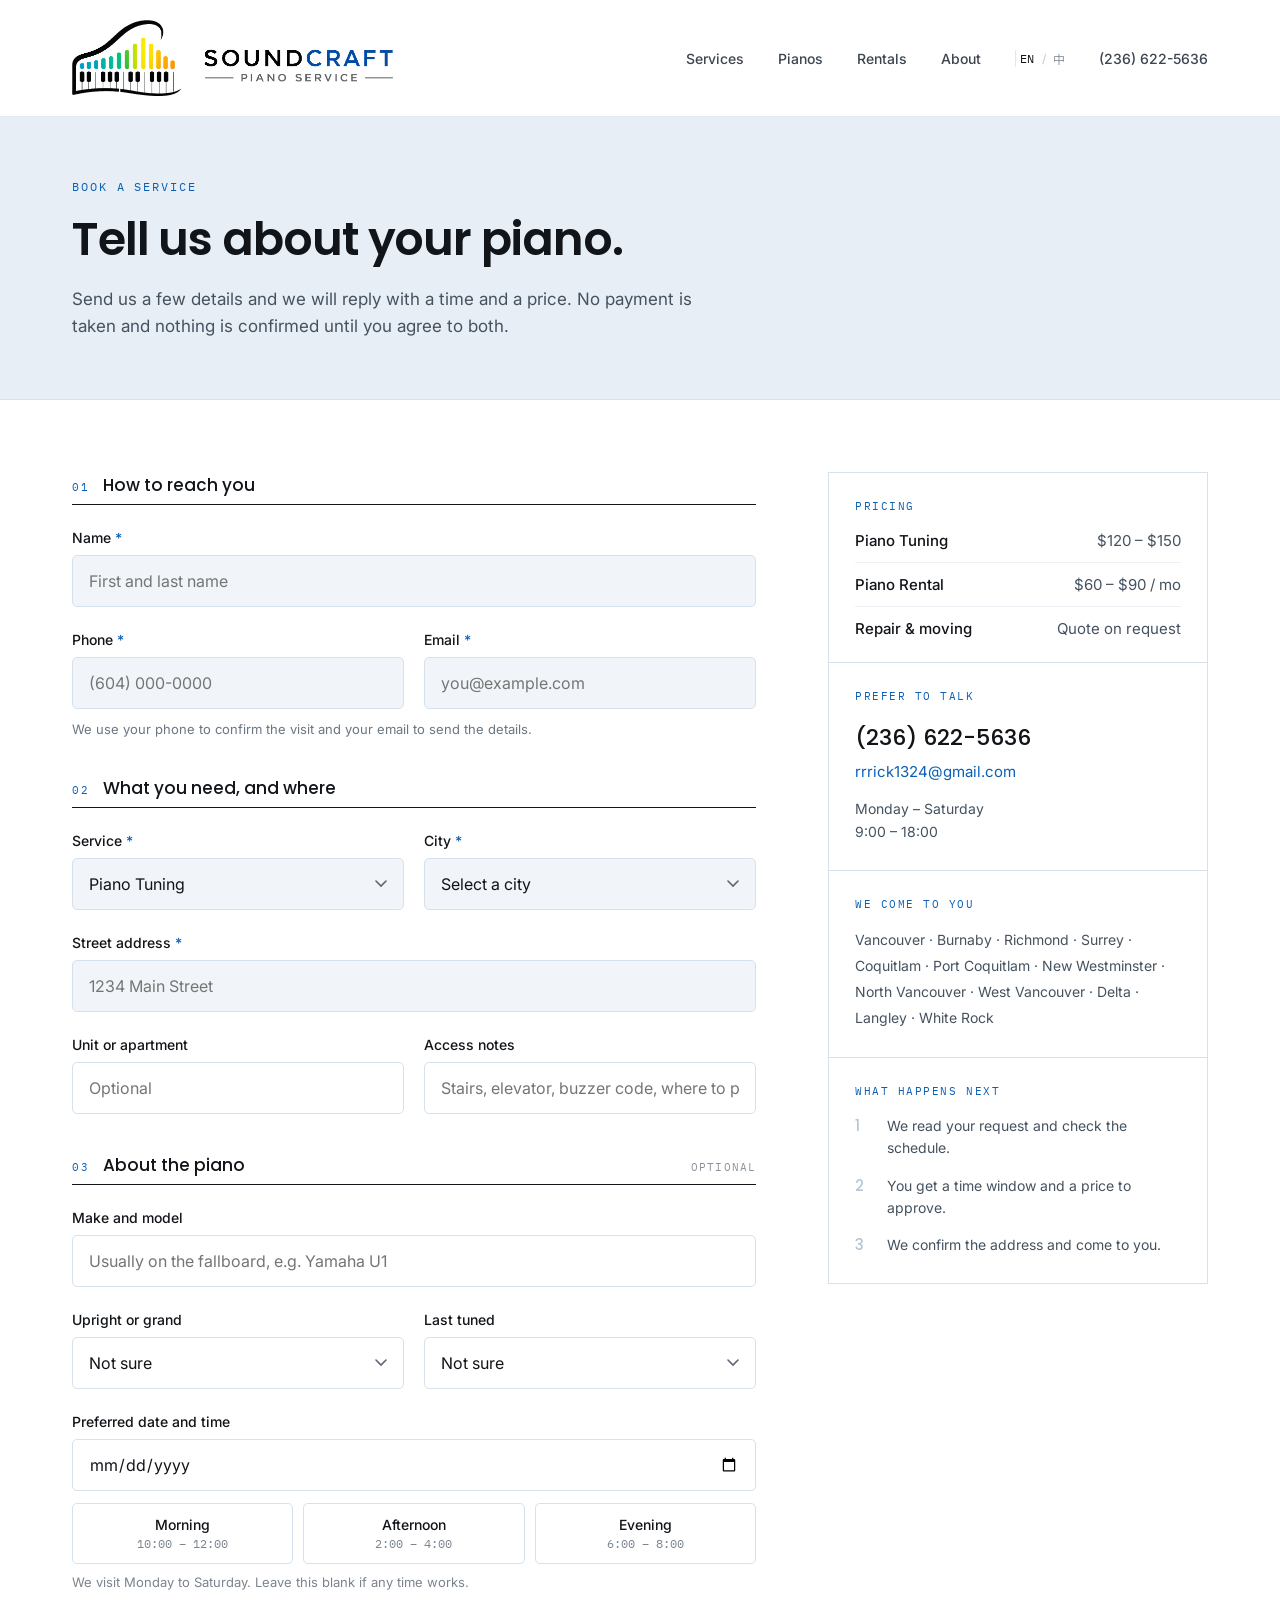
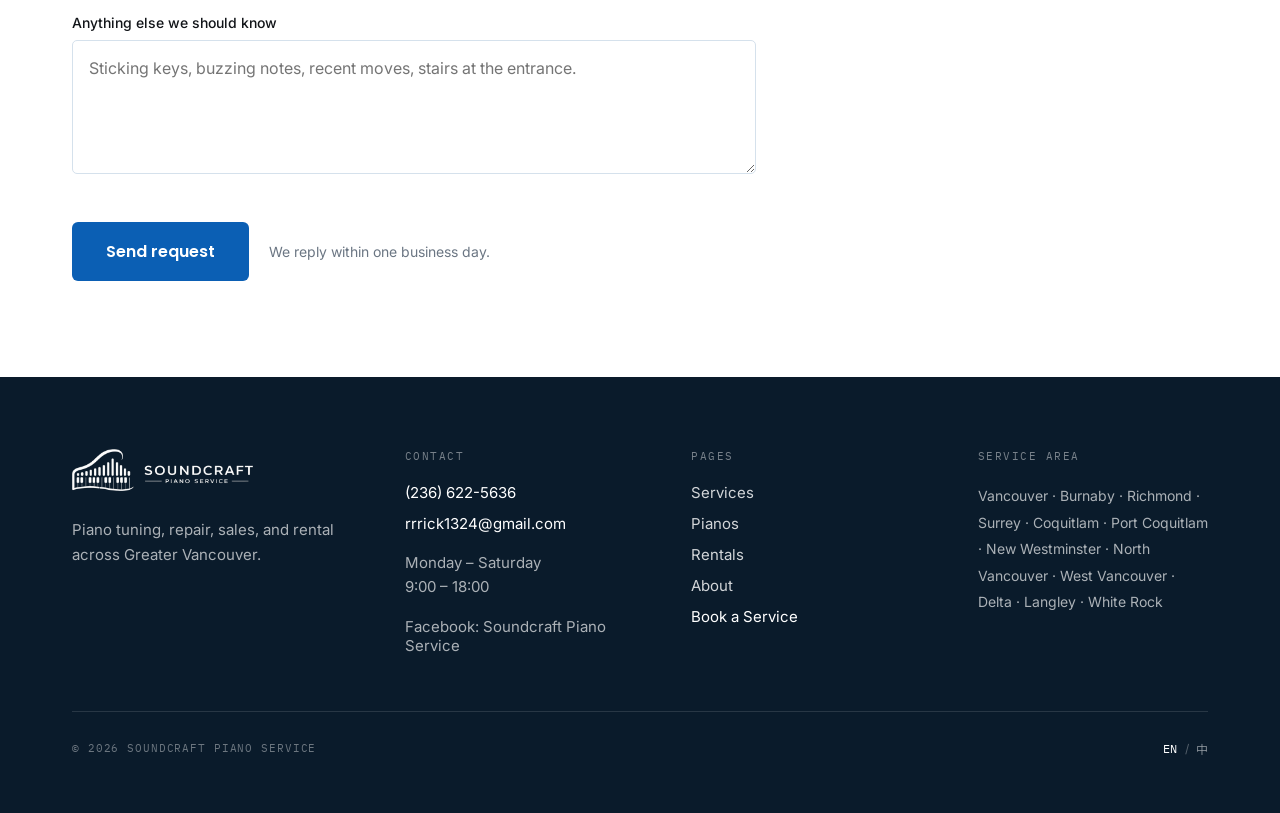
==== booking.html @ 46a917a3 "必填欄位加淺色底，一眼看得出哪幾格非填不可 標籤旁的藍色 * 太小，掃過表單時容易漏掉。改成整格上淺灰藍底 （#F1F5F9），空白的選填欄位維持純白，對比出來就清楚了。  聚焦時轉回白色 —— 正在" ====
<!DOCTYPE html>
<html>
<head>

<link rel="preconnect" href="https://fonts.gstatic.com" crossorigin>
<link href="https://fonts.googleapis.com/css2?family=Poppins:wght@400;500;600&family=Inter:wght@400;500;600&family=Noto+Sans+TC:wght@400;700&family=IBM+Plex+Mono:wght@400&display=swap" rel="stylesheet">
<style>
  body { margin: 0; background: #FFFFFF; font-family: Inter, Helvetica, Arial, sans-serif; -webkit-font-smoothing: antialiased; }
  a { color: #0B5FB4; text-decoration: none; }
  a:hover { color: #08477F; }
  input, select, textarea { font-family: inherit; }
  input:focus, select:focus, textarea:focus { outline: none; border-color: #0B5FB4; }
  select { appearance: none; background-image: url("data:image/svg+xml;utf8,<svg xmlns='http://www.w3.org/2000/svg' width='12' height='8'><path d='M1 1l5 5 5-5' stroke='%235B6672' stroke-width='1.6' fill='none' stroke-linecap='round'/></svg>"); background-repeat: no-repeat; background-position: right 16px center; }
.hv1:hover { color: #0B5FB4 !important; }
.hv2:hover { color: #0B5FB4 !important; }
.hv3:hover { color: #0B5FB4 !important; }
.hv4:hover { color: #0B5FB4 !important; }
.hv5:hover { color: #0B5FB4 !important; }
.hv6:hover { background: #0A54A0 !important; }
.hv7:hover { border-color: #0B5FB4 !important; }
.hv8:hover { background: #0A54A0 !important; }
.hv9:hover { color: #0B5FB4 !important; }
.hv10:hover { color: rgba(255,255,255,.7) !important; }
.hv11:hover { color: rgba(255,255,255,.7) !important; }
.hv12:hover { color: #FFFFFF !important; }
.hv13:hover { color: #FFFFFF !important; }
.hv14:hover { color: #FFFFFF !important; }
.hv15:hover { color: #FFFFFF !important; }
.hv16:hover { color: rgba(255,255,255,.7) !important; }
</style>
<link rel="stylesheet" href="site.css?v=10">
<meta charset="utf-8">
<meta name="viewport" content="width=device-width, initial-scale=1">
<title>Book a Service — Soundcraft Piano Service</title>
</head>
<body>

<div class="page" style="width: 100%; max-width: 1440px; margin: 0 auto; background: #FFFFFF; color: #111418">

  <div style="position: sticky; top: 0; z-index: 20; background: rgba(255,255,255,.94); backdrop-filter: blur(10px); border-bottom: 1px solid #E6EBF0">
    <div class="sec nav-bar" style="display: flex; align-items: center; justify-content: space-between; padding: 20px 72px">
      <a href="index.html" style="display: block; line-height: 0">
        <img class="nav-logo" src="assets/logo-h-tight.png" alt="Soundcraft Piano Service" style="height: 96px; width: auto; display: block">
      </a>
      <div class="nav-links" style="display: flex; align-items: center; gap: 34px">
        <a href="index.html" class="hv1" style="font-size: 14px; font-weight: 500; color: #3C4550">Services</a>
        <a href="index.html" class="hv2" style="font-size: 14px; font-weight: 500; color: #3C4550">Pianos</a>
        <a href="index.html" class="hv3" style="font-size: 14px; font-weight: 500; color: #3C4550">Rentals</a>
        <a href="index.html" class="hv4" style="font-size: 14px; font-weight: 500; color: #3C4550">About</a>
        <div style="display: flex; align-items: center; gap: 7px; padding-left: 4px; border-left: 1px solid #E3E6EA">
          <span style="font-family: 'IBM Plex Mono', monospace; font-size: 12px; color: #111418; letter-spacing: .06em">EN</span>
          <span style="font-size: 12px; color: #C3C9D0">/</span>
          <span style="font-family: 'Noto Sans TC', sans-serif; font-size: 12px; color: #8A929C">中</span>
        </div>
        <a href="tel:+12366225636" class="hv5" style="font-size: 14px; font-weight: 500; color: #3C4550">(236) 622-5636</a>
      </div>
    </div>
  </div>

  <div class="sec" style="background: #E7EEF5; border-bottom: 1px solid #D5E1EC; padding: 62px 72px 58px">
    <div style="font-family: 'IBM Plex Mono', monospace; font-size: 12px; color: #0B5FB4; letter-spacing: .16em; margin-bottom: 20px">BOOK A SERVICE</div>
    <h1 style="margin: 0; font-family: Poppins, sans-serif; font-weight: 600; font-size: 46px; line-height: 1.12; letter-spacing: -.024em; text-wrap: pretty">Tell us about your piano.</h1>
    <p style="margin: 20px 0 0; font-size: 17px; line-height: 1.62; color: #45525F; max-width: 620px; text-wrap: pretty">Send us a few details and we will reply with a time and a price. No payment is taken and nothing is confirmed until you agree to both.</p>
  </div>

  <div class="sec bk-layout" style="display: grid; grid-template-columns: 1fr 380px; gap: 72px; padding: 72px 72px 96px; align-items: start">

    <div id="success-view" style="display: none; border: 1px solid #D5E1EC; background: #F6FAFD; padding: 48px 44px">
        <div style="font-family: 'IBM Plex Mono', monospace; font-size: 12px; color: #0B5FB4; letter-spacing: .16em; margin-bottom: 22px">REQUEST RECEIVED</div>
        <h2 style="margin: 0 0 16px; font-family: Poppins, sans-serif; font-size: 30px; font-weight: 600; letter-spacing: -.02em">Thank you — we have your request.</h2>
        <p style="margin: 0 0 28px; font-size: 16px; line-height: 1.66; color: #45525F; max-width: 520px">We will reply within one business day, Monday to Saturday, with a time window and a price for you to approve.</p>
        <p style="margin: 0 0 32px; font-size: 16px; line-height: 1.66; color: #45525F; max-width: 520px">If it is urgent, call or text us at <a href="tel:+12366225636" style="font-weight: 500">(236) 622-5636</a>.</p>
        <div style="display: flex; align-items: center; gap: 14px">
          <a href="index.html" class="hv6" style="font-family: Poppins, sans-serif; font-size: 15px; font-weight: 600; color: #FFFFFF; background: #0B5FB4; padding: 15px 28px; border-radius: 6px">Back to home</a>
          <button type="button" id="reset-btn" class="hv7" style="font-family: Poppins, sans-serif; font-size: 15px; font-weight: 500; color: #0B5FB4; background: transparent; border: 1px solid #C9D6E4; padding: 14px 26px; border-radius: 6px; cursor: pointer">Send another request</button>
        </div>
      </div>

    <div id="form-view">
      <form id="booking-form" style="display: flex; flex-direction: column; gap: 38px">

        <div style="display: flex; flex-direction: column; gap: 24px">
          <div style="display: flex; align-items: baseline; gap: 14px; padding-bottom: 6px; border-bottom: 1px solid #111418">
            <div style="font-family: 'IBM Plex Mono', monospace; font-size: 11px; color: #0B5FB4; letter-spacing: .14em">01</div>
            <div style="font-family: Poppins, sans-serif; font-size: 17px; font-weight: 500">How to reach you</div>
          </div>

          <div>
            <label for="bk-name" style="display: block; font-size: 14px; font-weight: 500; margin-bottom: 9px">Name <span style="color: #0B5FB4">*</span></label>
            <input id="bk-name" name="name" type="text" required="required" placeholder="First and last name" style="width: 100%; box-sizing: border-box; font-size: 16px; color: #111418; padding: 15px 16px; border: 1px solid #D5E1EC; border-radius: 5px; background: #FFFFFF">
          </div>

          <div class="bk-pair" style="display: grid; grid-template-columns: 1fr 1fr; gap: 20px">
            <div>
              <label for="bk-phone" style="display: block; font-size: 14px; font-weight: 500; margin-bottom: 9px">Phone <span style="color: #0B5FB4">*</span></label>
              <input id="bk-phone" name="phone" type="tel" required="required" placeholder="(604) 000-0000" style="width: 100%; box-sizing: border-box; font-size: 16px; color: #111418; padding: 15px 16px; border: 1px solid #D5E1EC; border-radius: 5px; background: #FFFFFF">
            </div>
            <div>
              <label for="bk-email" style="display: block; font-size: 14px; font-weight: 500; margin-bottom: 9px">Email <span style="color: #0B5FB4">*</span></label>
              <input id="bk-email" name="email" type="email" required="required" placeholder="you@example.com" style="width: 100%; box-sizing: border-box; font-size: 16px; color: #111418; padding: 15px 16px; border: 1px solid #D5E1EC; border-radius: 5px; background: #FFFFFF">
            </div>
          </div>
          <div id="contact-hint" style="font-size: 13px; color: #6B7683; margin-top: -12px">We use your phone to confirm the visit and your email to send the details.</div>
        </div>

        <div style="display: flex; flex-direction: column; gap: 24px">
          <div style="display: flex; align-items: baseline; gap: 14px; padding-bottom: 6px; border-bottom: 1px solid #111418">
            <div style="font-family: 'IBM Plex Mono', monospace; font-size: 11px; color: #0B5FB4; letter-spacing: .14em">02</div>
            <div style="font-family: Poppins, sans-serif; font-size: 17px; font-weight: 500">What you need, and where</div>
          </div>

          <div class="bk-pair" style="display: grid; grid-template-columns: 1fr 1fr; gap: 20px">
            <div>
              <label for="bk-service" style="display: block; font-size: 14px; font-weight: 500; margin-bottom: 9px">Service <span style="color: #0B5FB4">*</span></label>
              <select id="bk-service" name="service" required="required" style="width: 100%; box-sizing: border-box; font-size: 16px; color: #111418; padding: 15px 40px 15px 16px; border: 1px solid #D5E1EC; border-radius: 5px; background-color: #FFFFFF">
                <option value="Piano Tuning">Piano Tuning</option>
                <option value="Piano Repair">Piano Repair</option>
                <option value="Cleaning &amp; Maintenance">Cleaning &amp; Maintenance</option>
                <option value="Piano Moving">Piano Moving</option>
                <option value="Rental enquiry">Rental enquiry</option>
                <option value="Buying a piano">Buying a piano</option>
                <option value="Selling my piano">Selling my piano</option>
              </select>
            </div>
            <div>
              <label for="bk-city" style="display: block; font-size: 14px; font-weight: 500; margin-bottom: 9px">City <span style="color: #0B5FB4">*</span></label>
              <select id="bk-city" name="city" required="required" style="width: 100%; box-sizing: border-box; font-size: 16px; color: #111418; padding: 15px 40px 15px 16px; border: 1px solid #D5E1EC; border-radius: 5px; background-color: #FFFFFF">
                <option value="">Select a city</option>
                <option value="Vancouver">Vancouver</option>
                <option value="Burnaby">Burnaby</option>
                <option value="Richmond">Richmond</option>
                <option value="Surrey">Surrey</option>
                <option value="Coquitlam">Coquitlam</option>
                <option value="Port Coquitlam">Port Coquitlam</option>
                <option value="New Westminster">New Westminster</option>
                <option value="North Vancouver">North Vancouver</option>
                <option value="West Vancouver">West Vancouver</option>
                <option value="Delta">Delta</option>
                <option value="Langley">Langley</option>
                <option value="White Rock">White Rock</option>
                <option value="Other">Other</option>
              </select>
            </div>
          </div>

          <div>
            <label for="bk-street" style="display: block; font-size: 14px; font-weight: 500; margin-bottom: 9px">Street address <span style="color: #0B5FB4">*</span></label>
            <input id="bk-street" name="street" type="text" required="required" placeholder="1234 Main Street" style="width: 100%; box-sizing: border-box; font-size: 16px; color: #111418; padding: 15px 16px; border: 1px solid #D5E1EC; border-radius: 5px; background: #FFFFFF">
          </div>

          <div class="bk-pair" style="display: grid; grid-template-columns: 1fr 1fr; gap: 20px">
            <div>
              <label for="bk-unit" style="display: block; font-size: 14px; font-weight: 500; margin-bottom: 9px">Unit or apartment</label>
              <input id="bk-unit" name="unit" type="text" placeholder="Optional" style="width: 100%; box-sizing: border-box; font-size: 16px; color: #111418; padding: 15px 16px; border: 1px solid #D5E1EC; border-radius: 5px; background: #FFFFFF">
            </div>
            <div>
              <label for="bk-access" style="display: block; font-size: 14px; font-weight: 500; margin-bottom: 9px">Access notes</label>
              <input id="bk-access" name="access" type="text" placeholder="Stairs, elevator, buzzer code, where to park." style="width: 100%; box-sizing: border-box; font-size: 16px; color: #111418; padding: 15px 16px; border: 1px solid #D5E1EC; border-radius: 5px; background: #FFFFFF">
            </div>
          </div>
        </div>

        <div style="display: flex; flex-direction: column; gap: 24px">
          <div style="display: flex; align-items: baseline; justify-content: space-between; gap: 14px; padding-bottom: 6px; border-bottom: 1px solid #111418">
            <div style="display: flex; align-items: baseline; gap: 14px">
              <div style="font-family: 'IBM Plex Mono', monospace; font-size: 11px; color: #0B5FB4; letter-spacing: .14em">03</div>
              <div style="font-family: Poppins, sans-serif; font-size: 17px; font-weight: 500">About the piano</div>
            </div>
            <div style="font-family: 'IBM Plex Mono', monospace; font-size: 11px; color: #8A929C; letter-spacing: .1em">OPTIONAL</div>
          </div>

          <div>
            <label for="bk-brand" style="display: block; font-size: 14px; font-weight: 500; margin-bottom: 9px">Make and model</label>
            <input id="bk-brand" name="brand" type="text" placeholder="Usually on the fallboard, e.g. Yamaha U1" style="width: 100%; box-sizing: border-box; font-size: 16px; color: #111418; padding: 15px 16px; border: 1px solid #D5E1EC; border-radius: 5px; background: #FFFFFF">
          </div>

          <div class="bk-pair" style="display: grid; grid-template-columns: 1fr 1fr; gap: 20px">
            <div>
              <label for="bk-type" style="display: block; font-size: 14px; font-weight: 500; margin-bottom: 9px">Upright or grand</label>
              <select id="bk-type" name="pianoType" style="width: 100%; box-sizing: border-box; font-size: 16px; color: #111418; padding: 15px 40px 15px 16px; border: 1px solid #D5E1EC; border-radius: 5px; background-color: #FFFFFF">
                <option value="">Not sure</option>
                <option value="Upright">Upright</option>
                <option value="Grand">Grand</option>
                <option value="Baby grand">Baby grand</option>
                <option value="Digital piano">Digital piano</option>
              </select>
            </div>
            <div>
              <label for="bk-last" style="display: block; font-size: 14px; font-weight: 500; margin-bottom: 9px">Last tuned</label>
              <select id="bk-last" name="lastTuned" style="width: 100%; box-sizing: border-box; font-size: 16px; color: #111418; padding: 15px 40px 15px 16px; border: 1px solid #D5E1EC; border-radius: 5px; background-color: #FFFFFF">
                <option value="">Not sure</option>
                <option value="Within the last year">Within the last year</option>
                <option value="1 – 3 years ago">1 – 3 years ago</option>
                <option value="More than 3 years ago">More than 3 years ago</option>
                <option value="Never, or unknown">Never, or unknown</option>
              </select>
            </div>
          </div>

          <div>
            <label for="bk-date" style="display: block; font-size: 14px; font-weight: 500; margin-bottom: 9px">Preferred date and time</label>
            <input id="bk-date" name="preferredDate" type="date" style="width: 100%; box-sizing: border-box; font-size: 16px; color: #111418; padding: 14px 16px; border: 1px solid #D5E1EC; border-radius: 5px; background: #FFFFFF">
            <div class="slot-group" role="radiogroup" aria-label="Time slot">
              <label class="slot">
                <input type="radio" name="preferred" value="Morning (10:00 - 12:00)">
                <span class="slot-box"><span class="slot-name">Morning</span><span class="slot-time">10:00 – 12:00</span></span>
              </label>
              <label class="slot">
                <input type="radio" name="preferred" value="Afternoon (2:00 - 4:00)">
                <span class="slot-box"><span class="slot-name">Afternoon</span><span class="slot-time">2:00 – 4:00</span></span>
              </label>
              <label class="slot">
                <input type="radio" name="preferred" value="Evening (6:00 - 8:00)">
                <span class="slot-box"><span class="slot-name">Evening</span><span class="slot-time">6:00 – 8:00</span></span>
              </label>
            </div>
            <div id="date-hint" style="font-size: 13px; color: #7B848F; margin-top: 10px">We visit Monday to Saturday. Leave this blank if any time works.</div>
            <div id="date-error" style="display: none; align-items: center; gap: 10px; margin-top: 10px; padding: 12px 14px; background: #FDF3EC; border-left: 3px solid #F2740B">
              <span style="font-size: 14px; color: #8A4B12">Sundays are not available. Please choose another day.</span>
            </div>
          </div>

          <div>
            <label for="bk-notes" style="display: block; font-size: 14px; font-weight: 500; margin-bottom: 9px">Anything else we should know</label>
            <textarea id="bk-notes" name="notes" rows="4" placeholder="Sticking keys, buzzing notes, recent moves, stairs at the entrance." style="width: 100%; box-sizing: border-box; font-size: 16px; line-height: 1.6; color: #111418; padding: 15px 16px; border: 1px solid #D5E1EC; border-radius: 5px; background: #FFFFFF; resize: vertical"></textarea>
          </div>
        </div>
        <input type="text" name="_gotcha" tabindex="-1" autocomplete="off" aria-hidden="true" style="position: absolute; left: -9999px; width: 1px; height: 1px; opacity: 0">

        <div id="send-error" style="display: none; align-items: center; gap: 10px; padding: 14px 16px; background: #FDF3EC; border-left: 3px solid #F2740B">
          <span style="font-size: 14px; line-height: 1.6; color: #8A4B12">We could not send your request just now. Please try again, or call or text us at (236) 622-5636.</span>
        </div>

        <div style="display: flex; align-items: center; gap: 20px; padding-top: 6px">
          <button type="submit" id="send-btn" class="hv8" style="font-family: Poppins, sans-serif; font-size: 16px; font-weight: 600; color: #FFFFFF; background: #0B5FB4; padding: 17px 34px; border: none; border-radius: 6px; cursor: pointer">Send request</button>
          <div style="font-size: 14px; color: #6B7683">We reply within one business day.</div>
        </div>
      </form>
    </div>

    <div style="display: flex; flex-direction: column; gap: 1px; background: #D5E1EC; border: 1px solid #D5E1EC">
      <div style="background: #FFFFFF; padding: 26px 26px 24px">
        <div style="font-family: 'IBM Plex Mono', monospace; font-size: 11px; color: #0B5FB4; letter-spacing: .14em; margin-bottom: 18px">PRICING</div>
        <div style="display: flex; align-items: baseline; justify-content: space-between; gap: 16px; padding-bottom: 12px; border-bottom: 1px solid #EDF1F5">
          <span style="font-size: 15px; font-weight: 500">Piano Tuning</span>
          <span style="font-size: 15px; color: #45525F; white-space: nowrap">$120 – $150</span>
        </div>
        <div style="display: flex; align-items: baseline; justify-content: space-between; gap: 16px; padding: 12px 0; border-bottom: 1px solid #EDF1F5">
          <span style="font-size: 15px; font-weight: 500">Piano Rental</span>
          <span style="font-size: 15px; color: #45525F; white-space: nowrap">$60 – $90 / mo</span>
        </div>
        <div style="display: flex; align-items: baseline; justify-content: space-between; gap: 16px; padding-top: 12px">
          <span style="font-size: 15px; font-weight: 500">Repair &amp; moving</span>
          <span style="font-size: 15px; color: #45525F; white-space: nowrap">Quote on request</span>
        </div>
      </div>

      <div style="background: #FFFFFF; padding: 26px">
        <div style="font-family: 'IBM Plex Mono', monospace; font-size: 11px; color: #0B5FB4; letter-spacing: .14em; margin-bottom: 18px">PREFER TO TALK</div>
        <a href="tel:+12366225636" class="hv9" style="display: block; font-family: Poppins, sans-serif; font-size: 22px; font-weight: 500; color: #111418; margin-bottom: 8px">(236) 622-5636</a>
        <a href="mailto:rrrick1324@gmail.com" style="display: block; font-size: 15px; margin-bottom: 16px">rrrick1324@gmail.com</a>
        <div style="font-size: 14px; line-height: 1.7; color: #45525F">Monday – Saturday<br>9:00 – 18:00</div>
      </div>

      <div style="background: #FFFFFF; padding: 26px">
        <div style="font-family: 'IBM Plex Mono', monospace; font-size: 11px; color: #0B5FB4; letter-spacing: .14em; margin-bottom: 16px">WE COME TO YOU</div>
        <div style="font-size: 14px; line-height: 1.85; color: #45525F">Vancouver · Burnaby · Richmond · Surrey · Coquitlam · Port Coquitlam · New Westminster · North Vancouver · West Vancouver · Delta · Langley · White Rock</div>
      </div>

      <div style="background: #FFFFFF; padding: 26px">
        <div style="font-family: 'IBM Plex Mono', monospace; font-size: 11px; color: #0B5FB4; letter-spacing: .14em; margin-bottom: 16px">WHAT HAPPENS NEXT</div>
        <div style="display: flex; flex-direction: column; gap: 14px">
          <div style="display: grid; grid-template-columns: 20px 1fr; gap: 12px; align-items: baseline">
            <span style="font-family: Poppins, sans-serif; font-size: 15px; font-weight: 500; color: #B6C6D6">1</span>
            <span style="font-size: 14px; line-height: 1.6; color: #45525F">We read your request and check the schedule.</span>
          </div>
          <div style="display: grid; grid-template-columns: 20px 1fr; gap: 12px; align-items: baseline">
            <span style="font-family: Poppins, sans-serif; font-size: 15px; font-weight: 500; color: #B6C6D6">2</span>
            <span style="font-size: 14px; line-height: 1.6; color: #45525F">You get a time window and a price to approve.</span>
          </div>
          <div style="display: grid; grid-template-columns: 20px 1fr; gap: 12px; align-items: baseline">
            <span style="font-family: Poppins, sans-serif; font-size: 15px; font-weight: 500; color: #B6C6D6">3</span>
            <span style="font-size: 14px; line-height: 1.6; color: #45525F">We confirm the address and come to you.</span>
          </div>
        </div>
      </div>
    </div>

  </div>

  <div class="sec" style="background: #0A1B2B; color: #FFFFFF; padding: 72px 72px 56px">
    <div class="footer-grid" style="display: grid; grid-template-columns: 1.2fr 1fr 1fr 1fr; gap: 56px; padding-bottom: 56px; border-bottom: 1px solid rgba(255,255,255,.12)">
      <div>
        <img src="assets/logo-h-light-tight.png" alt="Soundcraft Piano Service" style="height: 42px; width: auto; display: block; margin-bottom: 26px">
        <div style="font-size: 15px; line-height: 1.7; color: rgba(255,255,255,.66)">Piano tuning, repair, sales, and rental across Greater Vancouver.</div>
      </div>
      <div>
        <div style="font-family: 'IBM Plex Mono', monospace; font-size: 11px; color: rgba(255,255,255,.45); letter-spacing: .14em; margin-bottom: 20px">CONTACT</div>
        <div style="display: flex; flex-direction: column; gap: 12px; font-size: 15px">
          <a href="tel:+12366225636" class="hv10" style="color: #FFFFFF">(236) 622-5636</a>
          <a href="mailto:rrrick1324@gmail.com" class="hv11" style="color: #FFFFFF">rrrick1324@gmail.com</a>
          <div style="color: rgba(255,255,255,.66); line-height: 1.6; margin-top: 6px">Monday – Saturday<br>9:00 – 18:00</div>
          <div style="color: rgba(255,255,255,.66); margin-top: 6px">Facebook: Soundcraft Piano Service</div>
        </div>
      </div>
      <div>
        <div style="font-family: 'IBM Plex Mono', monospace; font-size: 11px; color: rgba(255,255,255,.45); letter-spacing: .14em; margin-bottom: 20px">PAGES</div>
        <div style="display: flex; flex-direction: column; gap: 12px; font-size: 15px">
          <a href="index.html" class="hv12" style="color: rgba(255,255,255,.82)">Services</a>
          <a href="index.html" class="hv13" style="color: rgba(255,255,255,.82)">Pianos</a>
          <a href="index.html" class="hv14" style="color: rgba(255,255,255,.82)">Rentals</a>
          <a href="index.html" class="hv15" style="color: rgba(255,255,255,.82)">About</a>
          <a href="Soundcraft Booking.dc.html" class="hv16" style="color: #FFFFFF">Book a Service</a>
        </div>
      </div>
      <div>
        <div style="font-family: 'IBM Plex Mono', monospace; font-size: 11px; color: rgba(255,255,255,.45); letter-spacing: .14em; margin-bottom: 20px">SERVICE AREA</div>
        <div style="font-size: 14px; line-height: 1.9; color: rgba(255,255,255,.66)">Vancouver · Burnaby · Richmond · Surrey · Coquitlam · Port Coquitlam · New Westminster · North Vancouver · West Vancouver · Delta · Langley · White Rock</div>
      </div>
    </div>
    <div class="foot-bottom" style="display: flex; align-items: center; justify-content: space-between; padding-top: 28px">
      <div style="font-family: 'IBM Plex Mono', monospace; font-size: 11px; color: rgba(255,255,255,.4); letter-spacing: .08em">© 2026 SOUNDCRAFT PIANO SERVICE</div>
      <div style="display: flex; align-items: center; gap: 7px">
        <span style="font-family: 'IBM Plex Mono', monospace; font-size: 12px; color: #FFFFFF; letter-spacing: .06em">EN</span>
        <span style="font-size: 12px; color: rgba(255,255,255,.3)">/</span>
        <span style="font-family: 'Noto Sans TC', sans-serif; font-size: 12px; color: rgba(255,255,255,.5)">中</span>
      </div>
    </div>
  </div>

</div>

<script src="ticket-config.js?v=2"></script>
<script src="booking-sync.js?v=1"></script>
<script src="booking.js?v=5"></script>
<script src="i18n.js?v=9"></script>
</body>
</html>
---- site.css ----
/* ── Inventory cards + photo gallery (swipeable) ── */
.inv-grid { display: grid; grid-template-columns: repeat(3, 1fr); gap: 32px; align-items: stretch; }
.inv-card { display: flex; flex-direction: column; background: #FFFFFF; border: 1px solid #D5E1EC; transition: border-color .18s; }
.inv-card:hover { border-color: #0B5FB4; }
.inv-body { padding: 24px 26px 26px; display: flex; flex-direction: column; flex: 1; }
.inv-cta { display: inline-block; margin-top: 20px; padding: 11px 20px; background: #0B5FB4; color: #FFFFFF !important; font-size: 14px; font-weight: 500; text-align: center; transition: background .18s; }
.inv-cta:hover { background: #0A54A0; }
.inv-soon { border-style: dashed; background: transparent; }

.gal { position: relative; height: 260px; background: #E7EEF5; overflow: hidden; }
.gal-track { display: flex; height: 100%; overflow-x: auto; scroll-snap-type: x mandatory; scroll-behavior: smooth; -webkit-overflow-scrolling: touch; scrollbar-width: none; -ms-overflow-style: none; }
.gal-track::-webkit-scrollbar { display: none; }
.gal-slide { flex: 0 0 100%; height: 100%; scroll-snap-align: center; position: relative; }
.gal-slide img { width: 100%; height: 100%; object-fit: cover; display: block; }
.gal-slide--missing { display: flex; align-items: center; justify-content: center; background-image: repeating-linear-gradient(135deg, rgba(16,42,69,.07) 0 2px, transparent 2px 12px); }
.gal-slide--missing::after { content: 'PHOTO PENDING'; font-family: 'IBM Plex Mono', monospace; font-size: 11px; color: #98A1AB; letter-spacing: .1em; }

.gal-btn { position: absolute; top: 50%; transform: translateY(-50%); width: 34px; height: 34px; padding: 0; border: none; border-radius: 50%; background: rgba(255,255,255,.92); color: #102A45; font-size: 15px; line-height: 1; cursor: pointer; display: flex; align-items: center; justify-content: center; opacity: 0; transition: opacity .18s; box-shadow: 0 1px 6px rgba(16,42,69,.24); }
.gal:hover .gal-btn, .gal-btn:focus-visible { opacity: 1; }
.gal-btn[disabled] { opacity: 0 !important; pointer-events: none; }
.gal-prev { left: 10px; }
.gal-next { right: 10px; }

.gal-count { position: absolute; top: 10px; right: 10px; font-family: 'IBM Plex Mono', monospace; font-size: 11px; color: #FFFFFF; background: rgba(16,42,69,.62); padding: 3px 8px; letter-spacing: .06em; }
.gal-dots { position: absolute; bottom: 10px; left: 0; right: 0; display: flex; justify-content: center; gap: 6px; }
.gal-dot { width: 6px; height: 6px; padding: 0; border: none; border-radius: 50%; background: rgba(255,255,255,.6); cursor: pointer; box-shadow: 0 0 0 1px rgba(16,42,69,.2); transition: width .18s, border-radius .18s, background .18s; }
.gal-dot[aria-current="true"] { background: #FFFFFF; width: 16px; border-radius: 3px; }


/* ════════════════════════════════════════════════════════════
   Responsive
   斷點：1080px 平板橫向 / 820px 直向（多欄改單欄）/ 560px 手機
   頁面版面是 inline style 寫死的，所以這裡的覆寫需要 !important。
   ════════════════════════════════════════════════════════════ */

img { max-width: 100%; }

/* ── 平板橫向：縮邊距、縮 logo ── */
@media (max-width: 1080px) {
  .sec, .nav-bar { padding-left: 44px !important; padding-right: 44px !important; }
  .hero-copy { padding: 66px 36px 64px 44px !important; }
  .split-a   { padding: 66px 36px 66px 44px !important; }
  .split-b   { padding: 66px 44px 66px 36px !important; }
  .nav-logo  { height: 70px !important; }
  .nav-links { gap: 20px !important; }
  .inv-grid  { grid-template-columns: repeat(2, 1fr) !important; }
  .footer-grid { grid-template-columns: 1.4fr 1fr 1fr !important; gap: 40px !important; }
  h1, .hero-line2 { font-size: 46px !important; }
}

/* ── 平板直向：所有多欄版面改單欄 ── */
@media (max-width: 820px) {
  .hero      { grid-template-columns: 1fr !important; }
  .hero-art  { min-height: 380px !important; }
  .split     { grid-template-columns: 1fr !important; }
  .split-a   { border-right: none !important; border-bottom: 1px solid #EDEFF2 !important; }
  .rgrid     { grid-template-columns: 1fr !important; gap: 36px !important; }
  .bk-layout { grid-template-columns: 1fr !important; gap: 44px !important; }
  .cities    { grid-template-columns: repeat(2, 1fr) !important; }
  .footer-grid { grid-template-columns: 1fr 1fr !important; gap: 36px !important; }
  .sec-head  { flex-direction: column; align-items: flex-start !important; gap: 12px; }
  h1, .hero-line2 { font-size: 40px !important; }
  h2 { font-size: 29px !important; }
  blockquote { font-size: 25px !important; line-height: 1.4 !important; }
}

/* ── 手機 ── */
@media (max-width: 560px) {
  .sec { padding-left: 20px !important; padding-right: 20px !important;
         padding-top: 54px !important; padding-bottom: 54px !important; }
  .hero-copy { padding: 44px 20px 48px !important; }
  .split-a   { padding: 48px 20px !important; }
  .split-b   { padding: 48px 20px !important; }
  .hero-art  { min-height: 300px !important; }

  /* 導覽列改兩行：logo 一行，電話與預約按鈕一行，避免擠爆 */
  .nav-bar   { flex-wrap: wrap; gap: 10px; padding: 12px 20px !important; }
  .nav-logo  { height: 46px !important; }
  .nav-links { width: 100%; justify-content: space-between !important; gap: 10px !important; }
  .nav-links > a[href^="#"] { display: none !important; }  /* 區塊連結收起，底部選單仍有 */
  .nav-links > div { display: none !important; }           /* EN / 中 切換 */

  .hero-cta  { flex-direction: column; align-items: stretch !important; gap: 12px !important; }
  .hero-cta a { text-align: center; }
  .hero-stats { flex-wrap: wrap; gap: 18px !important; }
  .hero-stats > div[style*="width: 1px"] { display: none; }

  .inv-grid  { grid-template-columns: 1fr !important; gap: 24px !important; }
  .gal       { height: 230px !important; }
  .cities    { grid-template-columns: 1fr 1fr !important; }
  .footer-grid { grid-template-columns: 1fr !important; gap: 30px !important; }
  .foot-bottom { flex-direction: column; align-items: flex-start !important; gap: 12px; }

  .bk-pair   { grid-template-columns: 1fr !important; }

  h1, .hero-line2 { font-size: 33px !important; line-height: 1.15 !important; }
  h2 { font-size: 25px !important; }
  blockquote { font-size: 21px !important; line-height: 1.42 !important; }
}

/* 觸控裝置沒有 hover，輪播箭頭直接顯示 */
@media (hover: none) {
  .gal-btn { opacity: 1; }
}

/* 設計稿匯出時最外層寫死 width: 1440px，改成上限 1440、以下自適應 */
.page { width: 100% !important; max-width: 1440px !important; }

/* grid 子項預設 min-width:auto，內容撐不下時會把版面推寬 */
.split > *, .rgrid > *, .bk-layout > *, .footer-grid > *, .inv-grid > * { min-width: 0; }

/* 中等寬度：導覽列容易擠成多行，先禁止換行並縮 logo，
   980px 以下直接收起區塊連結，只留電話與預約按鈕 */
@media (max-width: 1080px) {
  .nav-links a { white-space: nowrap; }
  .nav-logo { height: 60px !important; }
}
@media (max-width: 980px) {
  /* 只留電話與預約按鈕；booking.html 的區塊連結用的是 index.html，不能只比對 # */
  .nav-links > a:not([href^="tel"]):not([href="booking.html"]) { display: none !important; }
  .nav-links > div { display: none !important; }
}

/* 導覽列的項目一律不換行；logo 是寬版的，1280 以下就要開始縮 */
.nav-links a { white-space: nowrap; }
@media (max-width: 1280px) { .nav-logo { height: 76px !important; } }

/* 漸層文字若瀏覽器不支援 background-clip: text，color: transparent 會讓字整個消失 */
@supports not ((-webkit-background-clip: text) or (background-clip: text)) {
  .hero-line2 { background: none !important; color: #0B5FB4 !important; }
}


/* 標題或副標題折行的張數不一，會讓價格列與按鈕上下錯開。
   卡片等高後把價格列往下推，任何欄寬都能對齊。 */
.inv-price { margin-top: auto; }

/* ── 中文模式的字體 ──
   版面的 font-family 寫在 inline style 裡（Poppins / Inter / IBM Plex Mono），
   這些字體都沒有中文字符，中文會掉到系統預設字體，各裝置長得不一樣。
   網站本來就有載入 Noto Sans TC，這裡把它接在各字體之後：
   英數仍用原本的字體，中文才落到 Noto Sans TC。 */
html[lang="zh-Hant"] body {
  font-family: Inter, 'Noto Sans TC', Helvetica, Arial, sans-serif;
}
html[lang="zh-Hant"] [style*="Poppins"] {
  font-family: Poppins, 'Noto Sans TC', sans-serif !important;
}
html[lang="zh-Hant"] [style*="IBM Plex Mono"] {
  font-family: 'IBM Plex Mono', 'Noto Sans TC', monospace !important;
}

/* 首屏形象照：填滿右側區塊，裁切時偏上保留調音的手與扳手 */
.hero-photo {
  position: absolute;
  inset: 0;
  width: 100%;
  height: 100%;
  object-fit: cover;
  object-position: center 32%;
  display: block;
}

/* ── 必填欄位：淺色底 ──
   欄位標籤旁的 * 太小，掃過去容易漏。改成整格上淺色底，一眼就看得出
   哪幾格非填不可，空白的選填欄位則維持純白。
   聚焦時轉回白色，讓「正在填的那一格」反而是最亮的。
   版面的底色寫在 inline style 裡，所以這裡需要 !important。
   只改 background-color，不能用 background 簡寫 —— select 的下拉箭頭
   是 background-image，用簡寫會把箭頭一起蓋掉。 */
.bk-layout input[required],
.bk-layout select[required],
.bk-layout textarea[required] {
  background-color: #F1F5F9 !important;
}
.bk-layout input[required]:focus,
.bk-layout select[required]:focus,
.bk-layout textarea[required]:focus {
  background-color: #FFFFFF !important;
}

/* ── 預約頁：到府時段選擇 ── */
.slot-group { display: flex; flex-wrap: wrap; gap: 10px; margin-top: 12px; }
.slot { flex: 1 1 150px; margin: 0; }
.slot input { position: absolute; opacity: 0; width: 0; height: 0; }
.slot-box {
  display: block; padding: 12px 14px; text-align: center; cursor: pointer;
  background: #FFFFFF; border: 1px solid #D5E1EC; border-radius: 5px;
  transition: border-color .15s, background .15s;
}
.slot-name { display: block; font-size: 14px; font-weight: 500; color: #111418; }
.slot-time { display: block; margin-top: 3px; font-family: 'IBM Plex Mono', monospace; font-size: 12px; color: #7B848F; }
.slot:hover .slot-box { border-color: #0B5FB4; }
.slot input:checked + .slot-box { border-color: #0B5FB4; background: #F2F7FC; box-shadow: inset 0 0 0 1px #0B5FB4; }
.slot input:checked + .slot-box .slot-time { color: #0B5FB4; }
.slot input:focus-visible + .slot-box { outline: 2px solid #0B5FB4; outline-offset: 2px; }
@media (max-width: 560px) { .slot { flex: 1 1 100%; } }
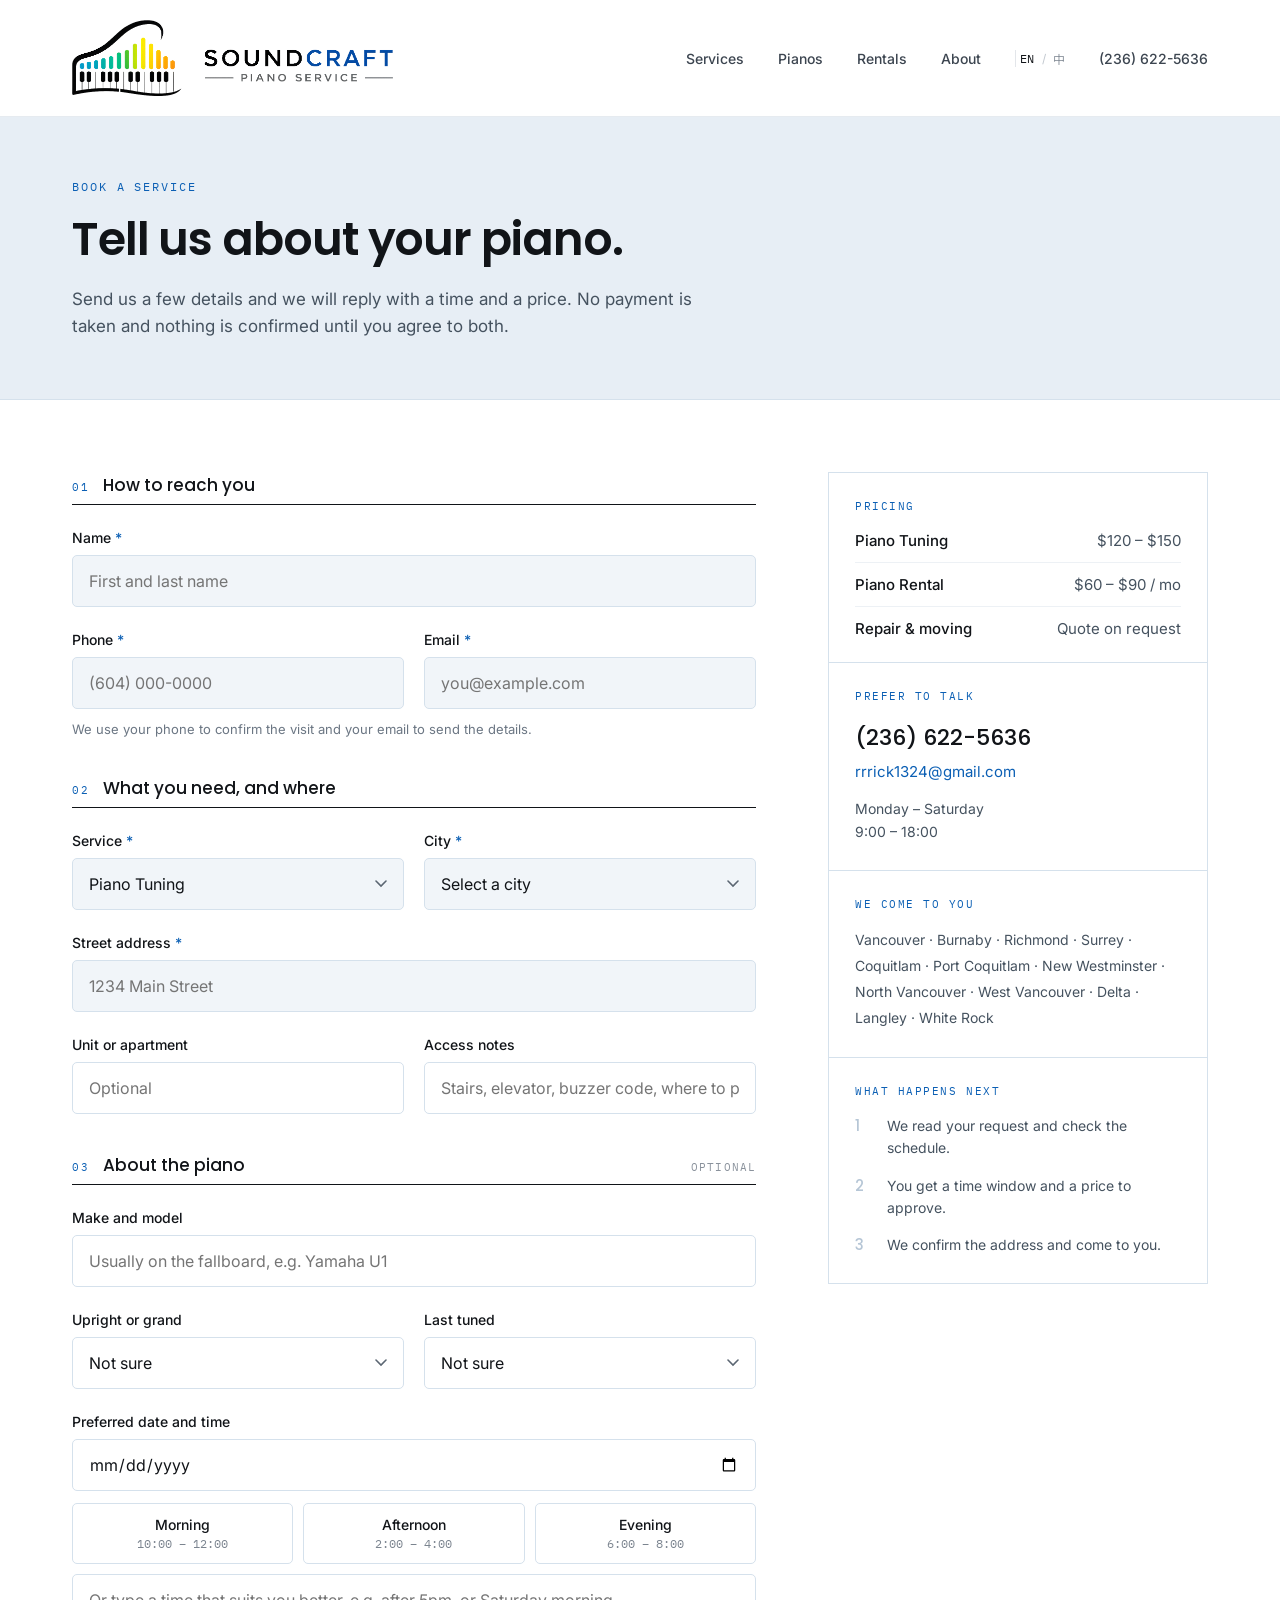
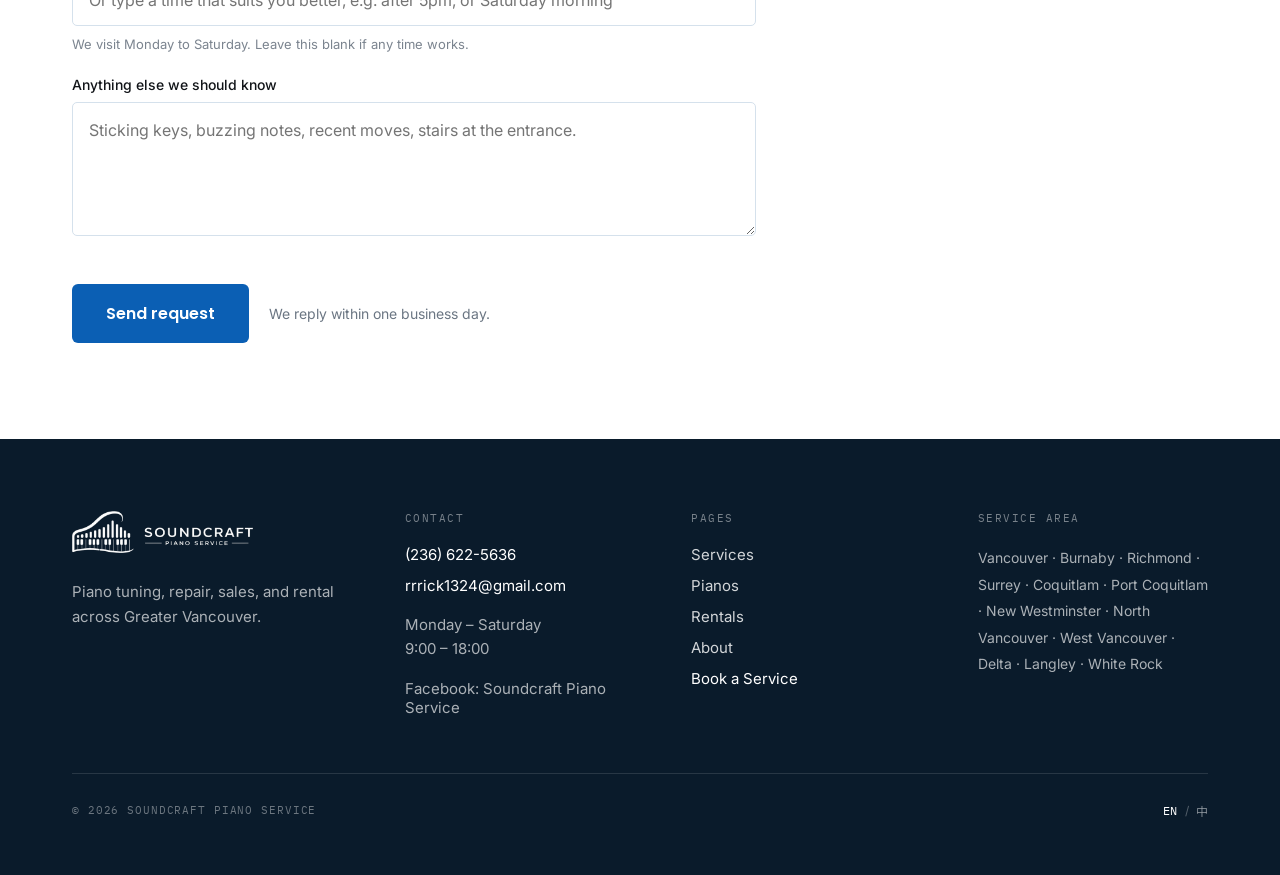
==== commit dee5e984: "到府時段多一格讓客戶自己寫時間 三個固定時段涵蓋不了所有人的作息（輪班、只有週末有空、下班後才方便）。 在時段按鈕下面加一格選填的文字欄，客戶可以直接寫「五點以後」或 「週六早上」，不必勉強挑一個不合" ====
--- a/booking.html
+++ b/booking.html
@@ -214,6 +214,7 @@
                 <span class="slot-box"><span class="slot-name">Evening</span><span class="slot-time">6:00 – 8:00</span></span>
               </label>
             </div>
+            <input id="bk-time-own" name="preferredOwn" type="text" placeholder="Or type a time that suits you better, e.g. after 5pm, or Saturday morning" style="width: 100%; box-sizing: border-box; margin-top: 10px; font-size: 16px; color: #111418; padding: 15px 16px; border: 1px solid #D5E1EC; border-radius: 5px; background: #FFFFFF">
             <div id="date-hint" style="font-size: 13px; color: #7B848F; margin-top: 10px">We visit Monday to Saturday. Leave this blank if any time works.</div>
             <div id="date-error" style="display: none; align-items: center; gap: 10px; margin-top: 10px; padding: 12px 14px; background: #FDF3EC; border-left: 3px solid #F2740B">
               <span style="font-size: 14px; color: #8A4B12">Sundays are not available. Please choose another day.</span>
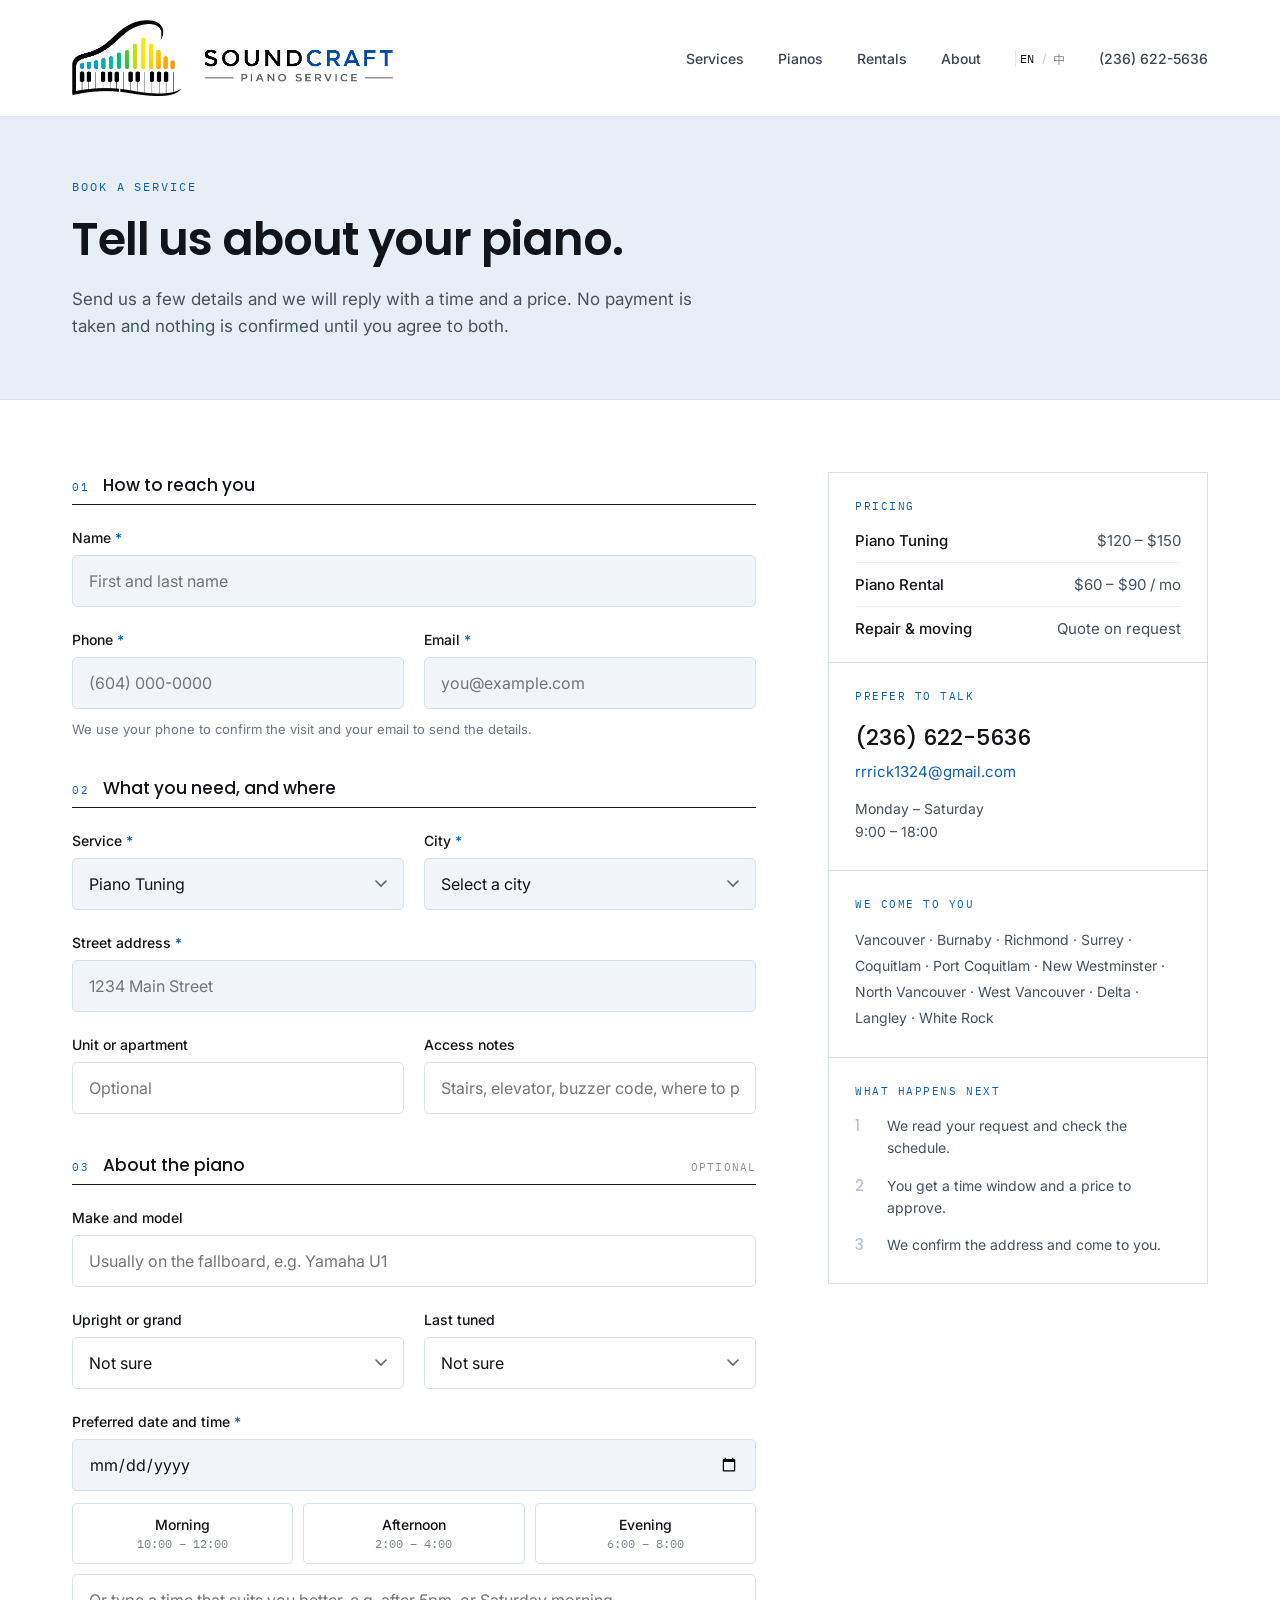
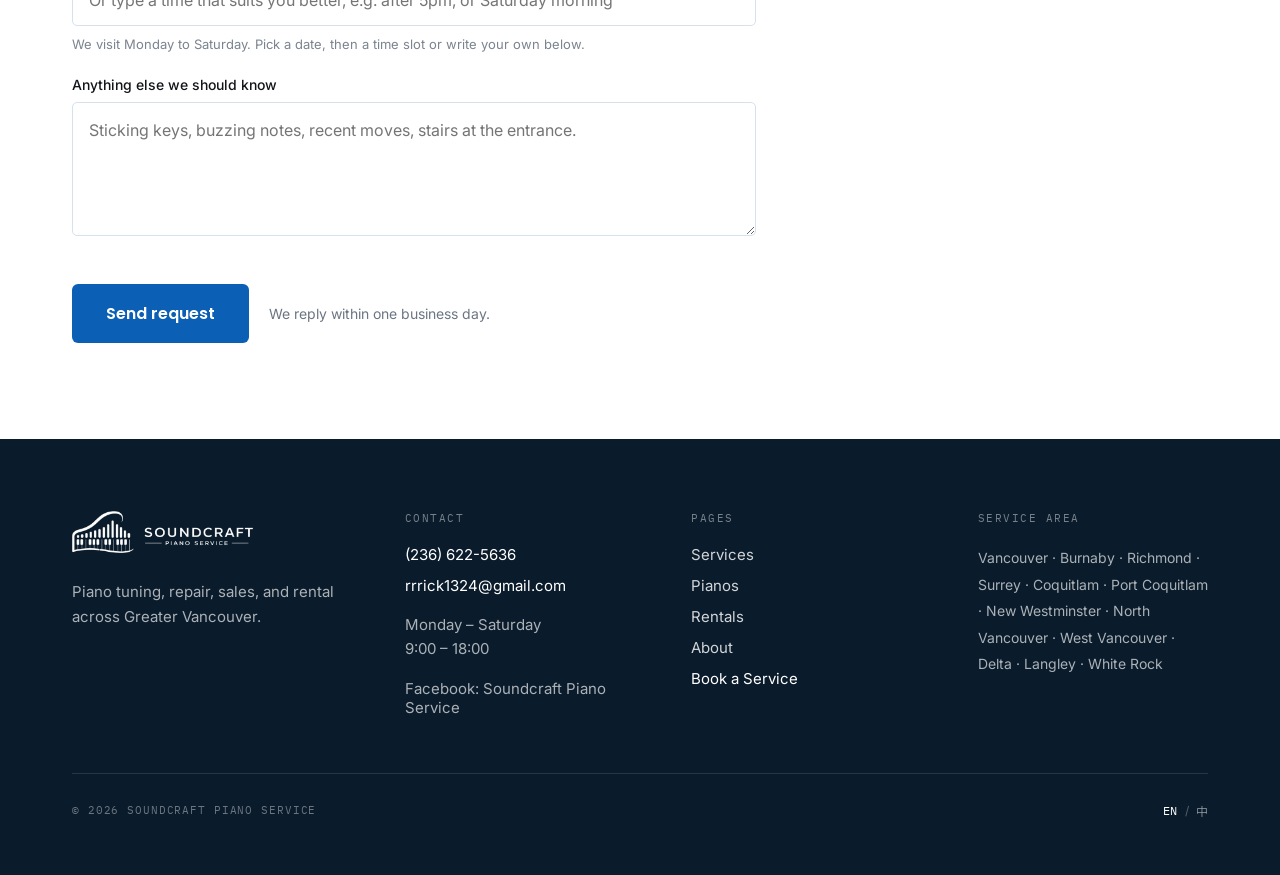
==== commit 03a1d042: "預約日期改為必填 日期空白的預約沒辦法排路線，也沒辦法回覆時間，等於還要再問一次。 改成必填，欄位自動套用必填的淺灰底（CSS 依 [required] 選取，不必另外標記）， 標籤補上藍色 *。  " ====
--- a/booking.html
+++ b/booking.html
@@ -198,8 +198,8 @@
           </div>
 
           <div>
-            <label for="bk-date" style="display: block; font-size: 14px; font-weight: 500; margin-bottom: 9px">Preferred date and time</label>
-            <input id="bk-date" name="preferredDate" type="date" style="width: 100%; box-sizing: border-box; font-size: 16px; color: #111418; padding: 14px 16px; border: 1px solid #D5E1EC; border-radius: 5px; background: #FFFFFF">
+            <label for="bk-date" style="display: block; font-size: 14px; font-weight: 500; margin-bottom: 9px">Preferred date and time <span style="color: #0B5FB4">*</span></label>
+            <input id="bk-date" name="preferredDate" type="date" required="required" style="width: 100%; box-sizing: border-box; font-size: 16px; color: #111418; padding: 14px 16px; border: 1px solid #D5E1EC; border-radius: 5px; background: #FFFFFF">
             <div class="slot-group" role="radiogroup" aria-label="Time slot">
               <label class="slot">
                 <input type="radio" name="preferred" value="Morning (10:00 - 12:00)">
@@ -215,7 +215,7 @@
               </label>
             </div>
             <input id="bk-time-own" name="preferredOwn" type="text" placeholder="Or type a time that suits you better, e.g. after 5pm, or Saturday morning" style="width: 100%; box-sizing: border-box; margin-top: 10px; font-size: 16px; color: #111418; padding: 15px 16px; border: 1px solid #D5E1EC; border-radius: 5px; background: #FFFFFF">
-            <div id="date-hint" style="font-size: 13px; color: #7B848F; margin-top: 10px">We visit Monday to Saturday. Leave this blank if any time works.</div>
+            <div id="date-hint" style="font-size: 13px; color: #7B848F; margin-top: 10px">We visit Monday to Saturday. Pick a date, then a time slot or write your own below.</div>
             <div id="date-error" style="display: none; align-items: center; gap: 10px; margin-top: 10px; padding: 12px 14px; background: #FDF3EC; border-left: 3px solid #F2740B">
               <span style="font-size: 14px; color: #8A4B12">Sundays are not available. Please choose another day.</span>
             </div>
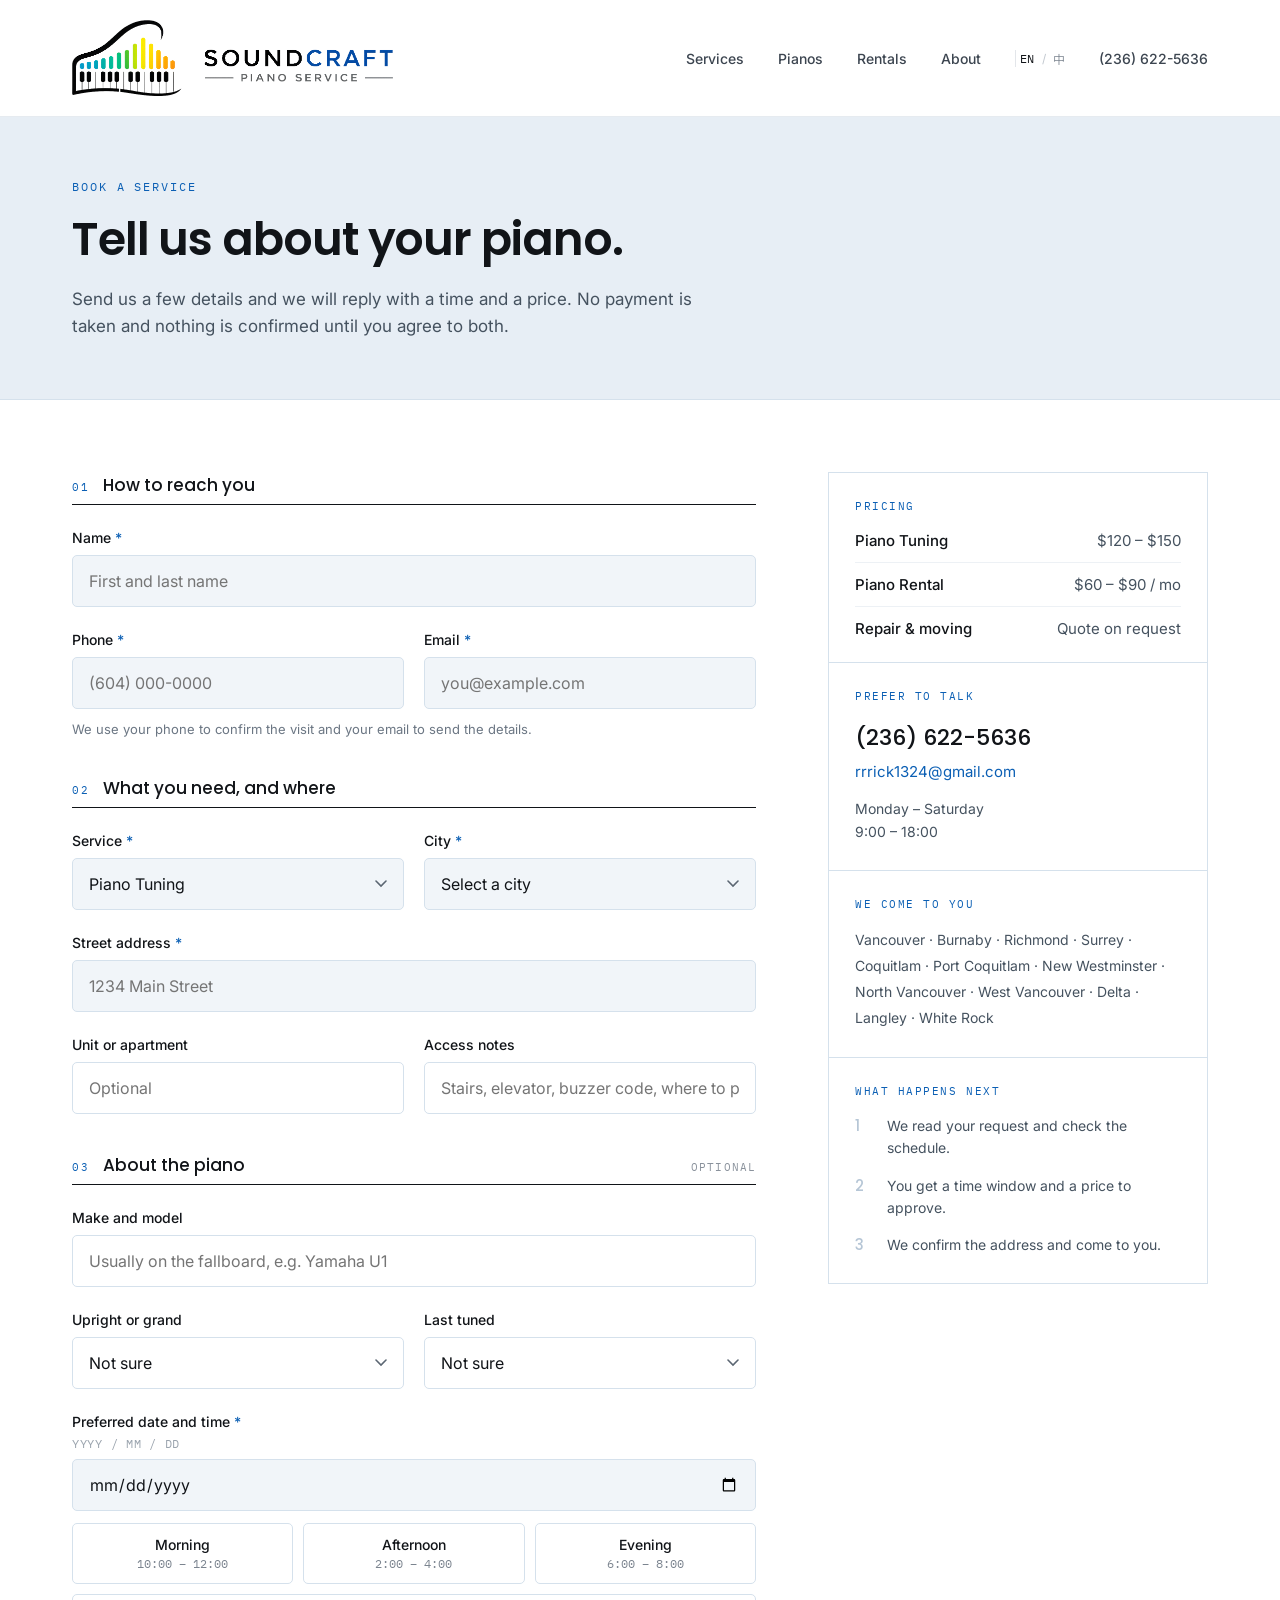
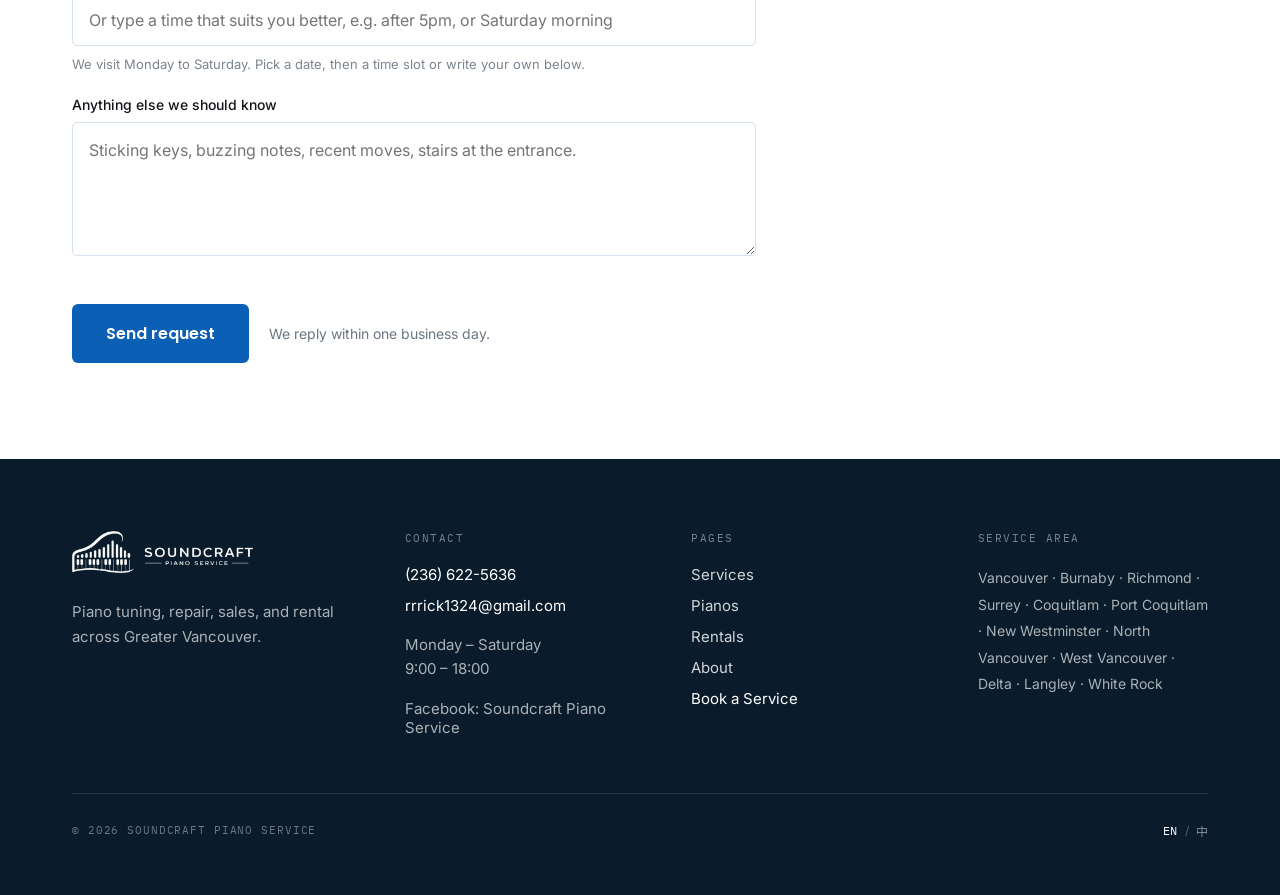
==== commit bb7499f5: "日期欄位上方加註格式，避免客戶看不出要填什麼 原生 date 欄位在部分手機瀏覽器空白時不顯示任何提示， 客戶不容易看出那是日期欄位。在標籤與輸入框之間加一行 小字格式說明，預約頁與確認頁一致。  中" ====
--- a/booking.html
+++ b/booking.html
@@ -28,7 +28,7 @@
 .hv15:hover { color: #FFFFFF !important; }
 .hv16:hover { color: rgba(255,255,255,.7) !important; }
 </style>
-<link rel="stylesheet" href="site.css?v=10">
+<link rel="stylesheet" href="site.css?v=11">
 <meta charset="utf-8">
 <meta name="viewport" content="width=device-width, initial-scale=1">
 <title>Book a Service — Soundcraft Piano Service</title>
@@ -199,6 +199,7 @@
 
           <div>
             <label for="bk-date" style="display: block; font-size: 14px; font-weight: 500; margin-bottom: 9px">Preferred date and time <span style="color: #0B5FB4">*</span></label>
+            <div style="font-family: 'IBM Plex Mono', monospace; font-size: 12px; color: #9AA3AD; letter-spacing: .06em; margin: -3px 0 8px">YYYY / MM / DD</div>
             <input id="bk-date" name="preferredDate" type="date" required="required" style="width: 100%; box-sizing: border-box; font-size: 16px; color: #111418; padding: 14px 16px; border: 1px solid #D5E1EC; border-radius: 5px; background: #FFFFFF">
             <div class="slot-group" role="radiogroup" aria-label="Time slot">
               <label class="slot">
@@ -216,6 +217,9 @@
             </div>
             <input id="bk-time-own" name="preferredOwn" type="text" placeholder="Or type a time that suits you better, e.g. after 5pm, or Saturday morning" style="width: 100%; box-sizing: border-box; margin-top: 10px; font-size: 16px; color: #111418; padding: 15px 16px; border: 1px solid #D5E1EC; border-radius: 5px; background: #FFFFFF">
             <div id="date-hint" style="font-size: 13px; color: #7B848F; margin-top: 10px">We visit Monday to Saturday. Pick a date, then a time slot or write your own below.</div>
+            <div id="date-full" style="display: none; align-items: center; gap: 10px; margin-top: 10px; padding: 12px 14px; background: #FDF3EC; border-left: 3px solid #F2740B">
+              <span style="font-size: 14px; color: #8A4B12">That day is fully booked. Please choose another date, or write a time below and we will see what we can do.</span>
+            </div>
             <div id="date-error" style="display: none; align-items: center; gap: 10px; margin-top: 10px; padding: 12px 14px; background: #FDF3EC; border-left: 3px solid #F2740B">
               <span style="font-size: 14px; color: #8A4B12">Sundays are not available. Please choose another day.</span>
             </div>
@@ -332,8 +336,8 @@
 </div>
 
 <script src="ticket-config.js?v=2"></script>
-<script src="booking-sync.js?v=1"></script>
-<script src="booking.js?v=5"></script>
-<script src="i18n.js?v=9"></script>
+<script src="booking-sync.js?v=2"></script>
+<script src="booking.js?v=6"></script>
+<script src="i18n.js?v=11"></script>
 </body>
 </html>
--- a/site.css
+++ b/site.css
@@ -196,3 +196,12 @@
 .slot input:checked + .slot-box .slot-time { color: #0B5FB4; }
 .slot input:focus-visible + .slot-box { outline: 2px solid #0B5FB4; outline-offset: 2px; }
 @media (max-width: 560px) { .slot { flex: 1 1 100%; } }
+
+/* 已排滿或休假的時段。用刪除線 + 灰階，一眼看得出不是可以選的東西，
+   不能只靠淡化 —— 淡化在陽光下的手機螢幕上幾乎看不出來。 */
+.slot--off .slot-box {
+  background: #F4F6F8; border-color: #E3E8ED; cursor: not-allowed;
+}
+.slot--off .slot-name { color: #A6AFB9; text-decoration: line-through; }
+.slot--off .slot-time { color: #B8C0C9; text-decoration: line-through; }
+.slot--off:hover .slot-box { border-color: #E3E8ED; }
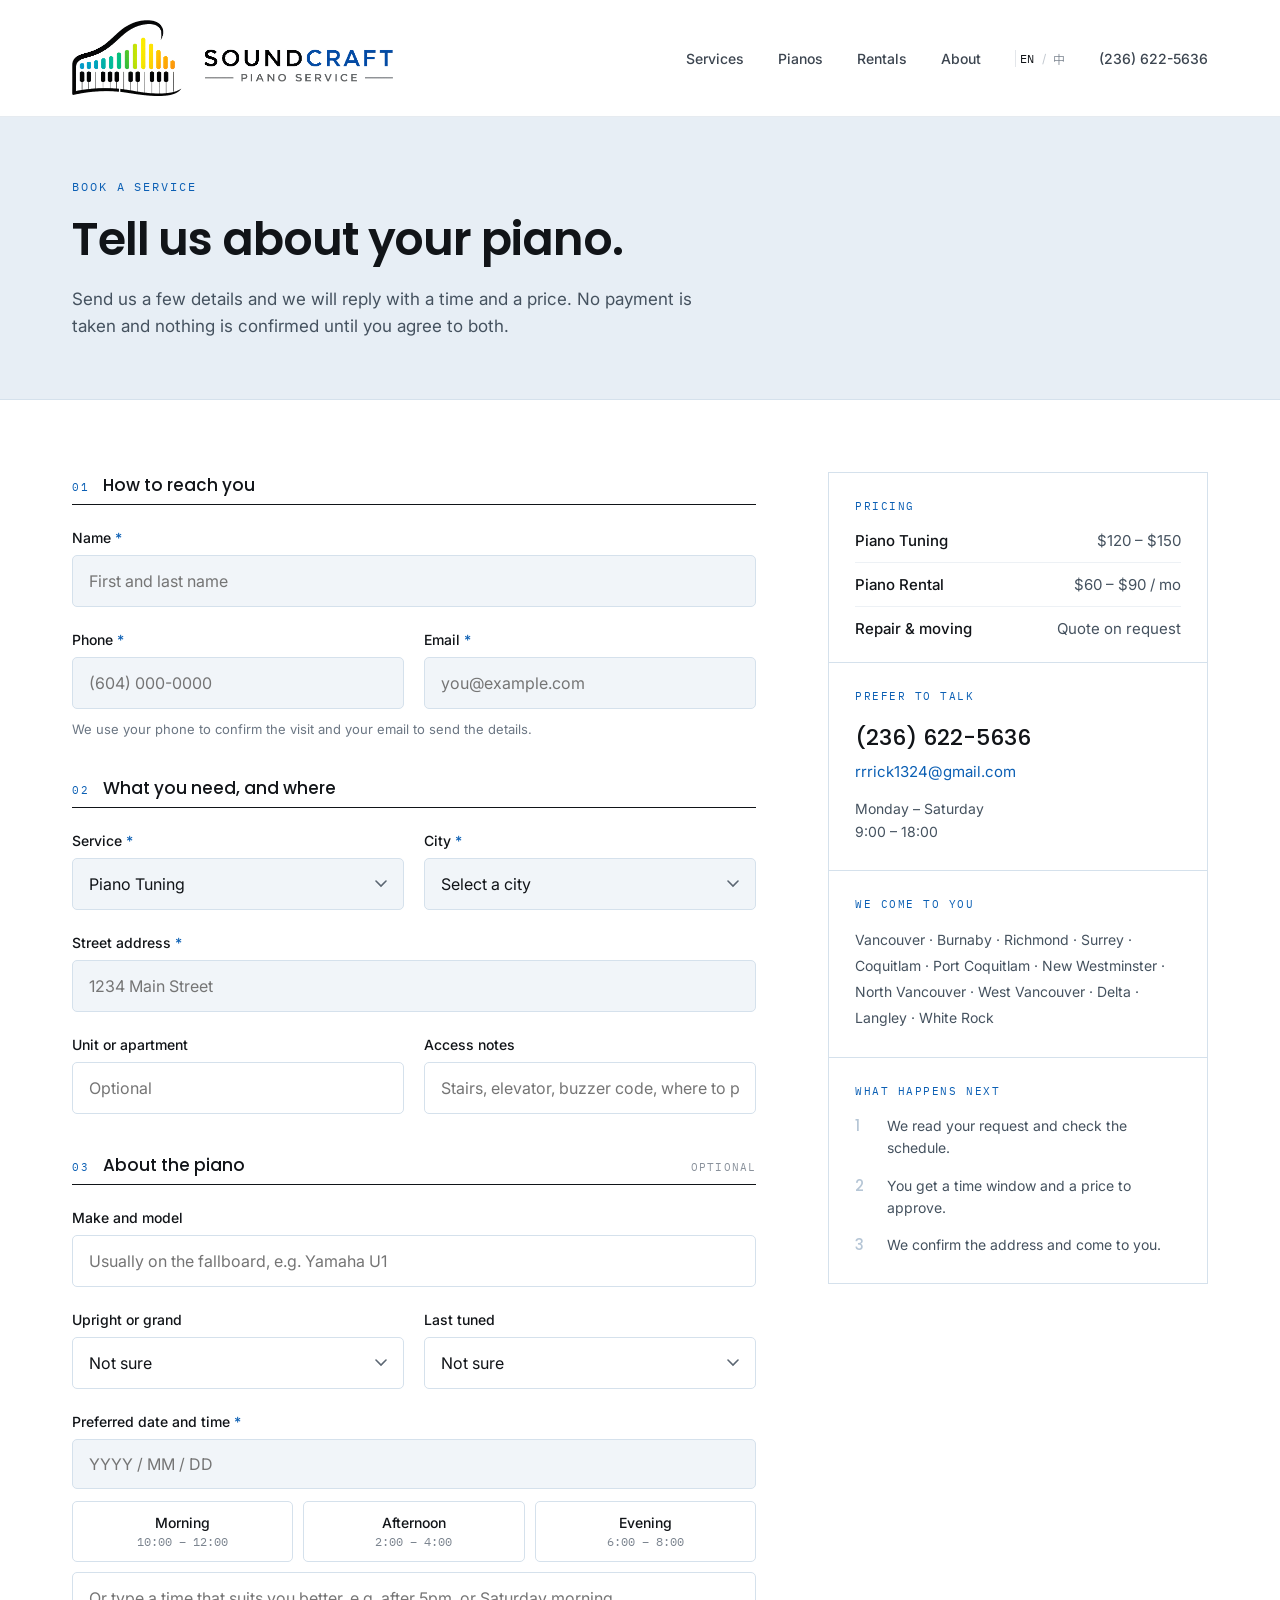
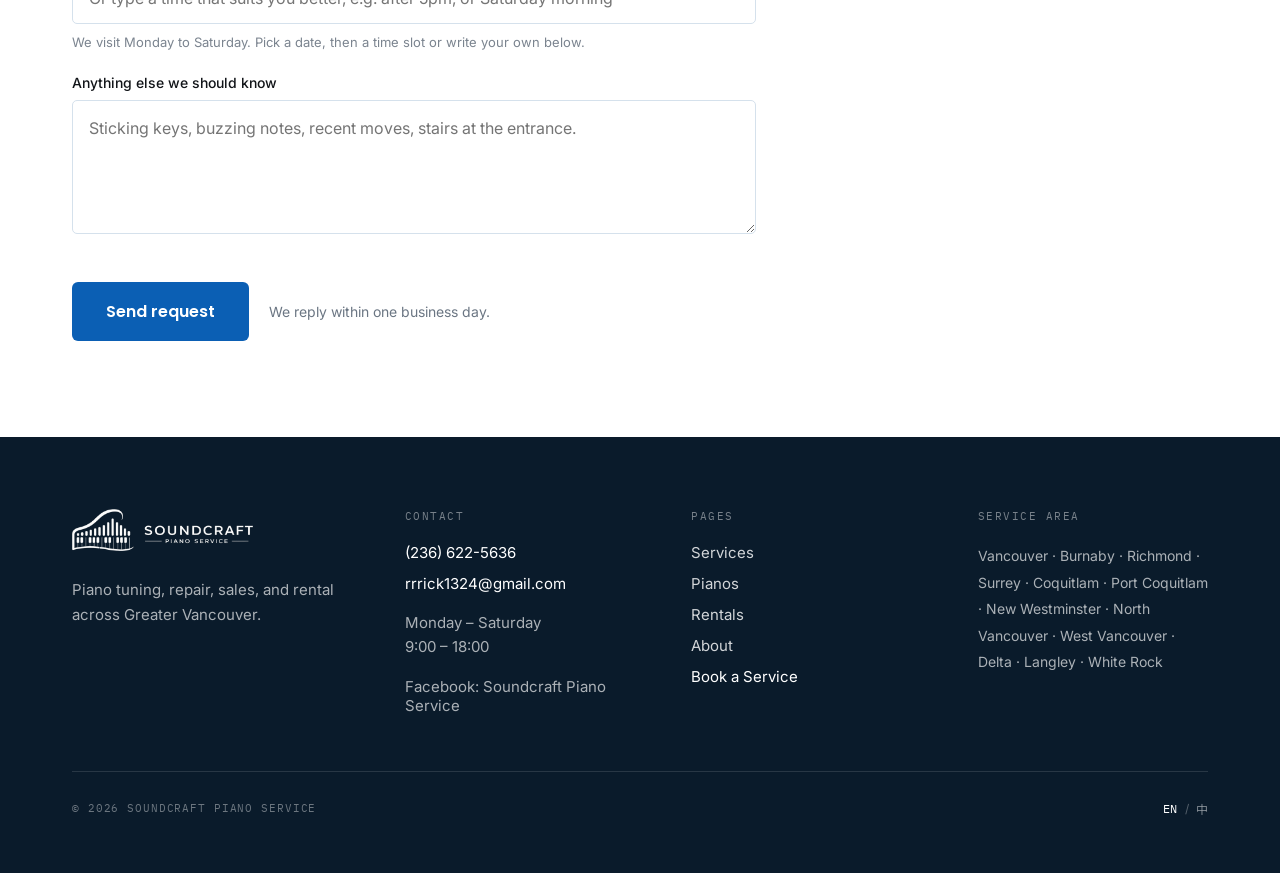
==== commit 375d8da8: "日期欄位自己顯示提示文字，不再依賴瀏覽器 表單上每個欄位都有自己的提示，只有日期欄位沒有 —— <input type="date"> 不支援 placeholder，空白時顯示什麼由瀏覽器決定， C" ====
--- a/booking.html
+++ b/booking.html
@@ -199,8 +199,7 @@
 
           <div>
             <label for="bk-date" style="display: block; font-size: 14px; font-weight: 500; margin-bottom: 9px">Preferred date and time <span style="color: #0B5FB4">*</span></label>
-            <div style="font-family: 'IBM Plex Mono', monospace; font-size: 12px; color: #9AA3AD; letter-spacing: .06em; margin: -3px 0 8px">YYYY / MM / DD</div>
-            <input id="bk-date" name="preferredDate" type="date" required="required" style="width: 100%; box-sizing: border-box; font-size: 16px; color: #111418; padding: 14px 16px; border: 1px solid #D5E1EC; border-radius: 5px; background: #FFFFFF">
+            <input id="bk-date" name="preferredDate" type="text" data-datefield="1" inputmode="none" autocomplete="off" required="required" placeholder="YYYY / MM / DD" style="width: 100%; box-sizing: border-box; font-size: 16px; color: #111418; padding: 14px 16px; border: 1px solid #D5E1EC; border-radius: 5px; background: #FFFFFF">
             <div class="slot-group" role="radiogroup" aria-label="Time slot">
               <label class="slot">
                 <input type="radio" name="preferred" value="Morning (10:00 - 12:00)">
@@ -338,6 +337,7 @@
 <script src="ticket-config.js?v=2"></script>
 <script src="booking-sync.js?v=2"></script>
 <script src="booking.js?v=6"></script>
-<script src="i18n.js?v=11"></script>
+<script src="datefield.js?v=4"></script>
+<script src="i18n.js?v=12"></script>
 </body>
 </html>
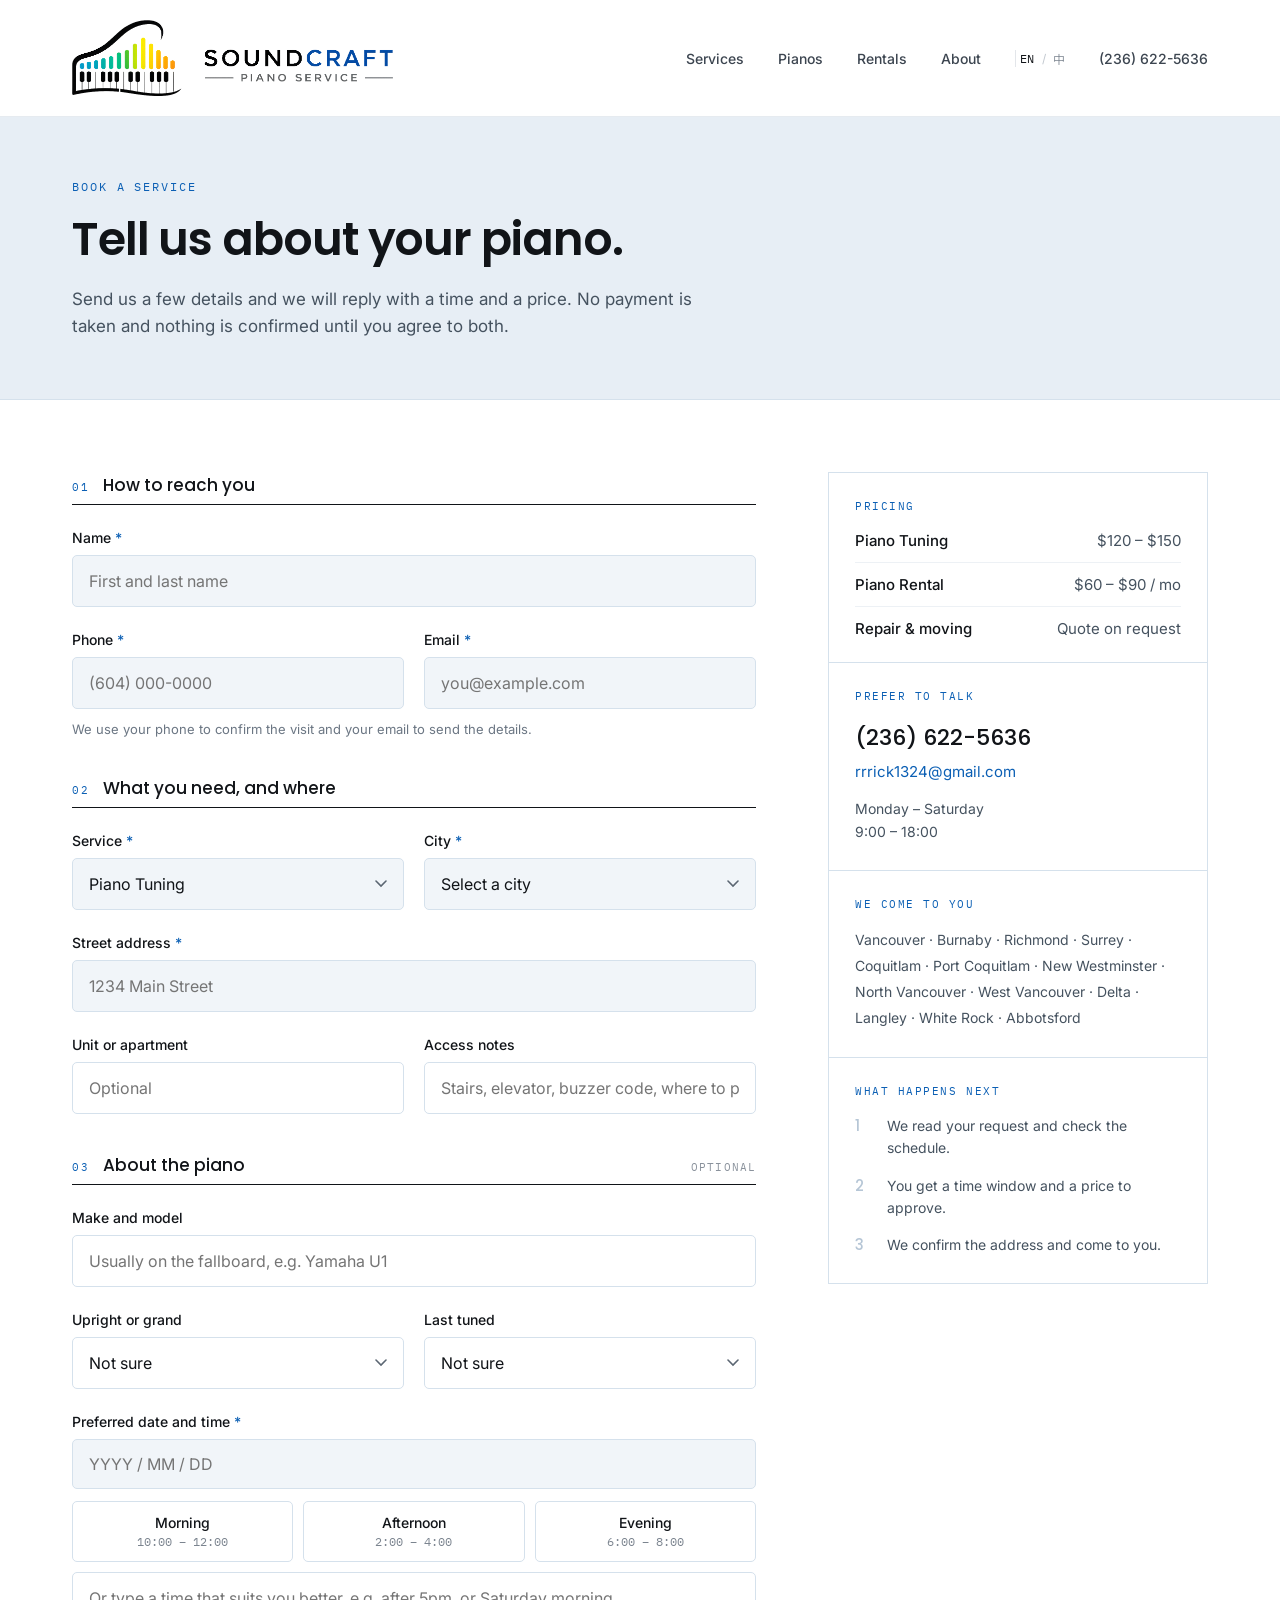
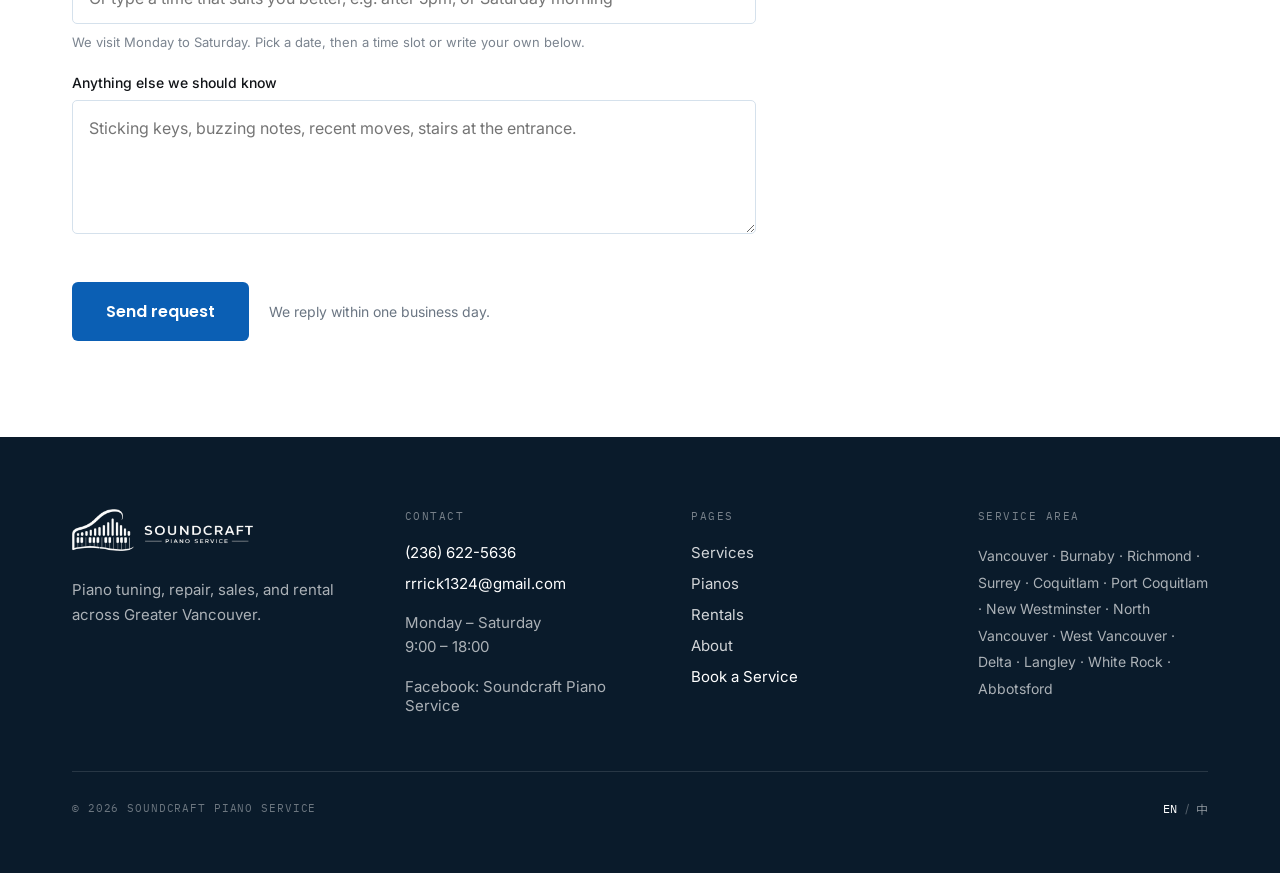
==== commit 38ffb2e1: "服務地區新增 Abbotsford 四處城市清單同步更新：首頁服務地區表格、預約頁城市下拉 （排在 White Rock 之後、Other 之前）、三個頁面的頁尾清單。 中文譯名用「阿波斯福」。  服" ====
--- a/booking.html
+++ b/booking.html
@@ -28,7 +28,7 @@
 .hv15:hover { color: #FFFFFF !important; }
 .hv16:hover { color: rgba(255,255,255,.7) !important; }
 </style>
-<link rel="stylesheet" href="site.css?v=11">
+<link rel="stylesheet" href="site.css?v=13">
 <meta charset="utf-8">
 <meta name="viewport" content="width=device-width, initial-scale=1">
 <title>Book a Service — Soundcraft Piano Service</title>
@@ -138,6 +138,7 @@
                 <option value="Delta">Delta</option>
                 <option value="Langley">Langley</option>
                 <option value="White Rock">White Rock</option>
+                <option value="Abbotsford">Abbotsford</option>
                 <option value="Other">Other</option>
               </select>
             </div>
@@ -268,7 +269,7 @@
 
       <div style="background: #FFFFFF; padding: 26px">
         <div style="font-family: 'IBM Plex Mono', monospace; font-size: 11px; color: #0B5FB4; letter-spacing: .14em; margin-bottom: 16px">WE COME TO YOU</div>
-        <div style="font-size: 14px; line-height: 1.85; color: #45525F">Vancouver · Burnaby · Richmond · Surrey · Coquitlam · Port Coquitlam · New Westminster · North Vancouver · West Vancouver · Delta · Langley · White Rock</div>
+        <div style="font-size: 14px; line-height: 1.85; color: #45525F">Vancouver · Burnaby · Richmond · Surrey · Coquitlam · Port Coquitlam · New Westminster · North Vancouver · West Vancouver · Delta · Langley · White Rock · Abbotsford</div>
       </div>
 
       <div style="background: #FFFFFF; padding: 26px">
@@ -319,7 +320,7 @@
       </div>
       <div>
         <div style="font-family: 'IBM Plex Mono', monospace; font-size: 11px; color: rgba(255,255,255,.45); letter-spacing: .14em; margin-bottom: 20px">SERVICE AREA</div>
-        <div style="font-size: 14px; line-height: 1.9; color: rgba(255,255,255,.66)">Vancouver · Burnaby · Richmond · Surrey · Coquitlam · Port Coquitlam · New Westminster · North Vancouver · West Vancouver · Delta · Langley · White Rock</div>
+        <div style="font-size: 14px; line-height: 1.9; color: rgba(255,255,255,.66)">Vancouver · Burnaby · Richmond · Surrey · Coquitlam · Port Coquitlam · New Westminster · North Vancouver · West Vancouver · Delta · Langley · White Rock · Abbotsford</div>
       </div>
     </div>
     <div class="foot-bottom" style="display: flex; align-items: center; justify-content: space-between; padding-top: 28px">
@@ -338,6 +339,6 @@
 <script src="booking-sync.js?v=2"></script>
 <script src="booking.js?v=6"></script>
 <script src="datefield.js?v=4"></script>
-<script src="i18n.js?v=12"></script>
+<script src="i18n.js?v=13"></script>
 </body>
 </html>
--- a/site.css
+++ b/site.css
@@ -205,3 +205,12 @@
 .slot--off .slot-name { color: #A6AFB9; text-decoration: line-through; }
 .slot--off .slot-time { color: #B8C0C9; text-decoration: line-through; }
 .slot--off:hover .slot-box { border-color: #E3E8ED; }
+
+/* 服務地區表格：城市數不是欄數的倍數時，最後一列會露出一塊底色空格。
+   只有在最後一格「獨自佔一列」時才讓它補滿整列 —— 用 nth-child 判斷，
+   欄數在不同斷點會變，所以每個斷點各寫一條。 */
+.cities > div:last-child:nth-child(4n+1) { grid-column: span 4; }
+@media (max-width: 820px) {
+  .cities > div:last-child:nth-child(4n+1) { grid-column: auto; }
+  .cities > div:last-child:nth-child(2n+1) { grid-column: span 2; }
+}
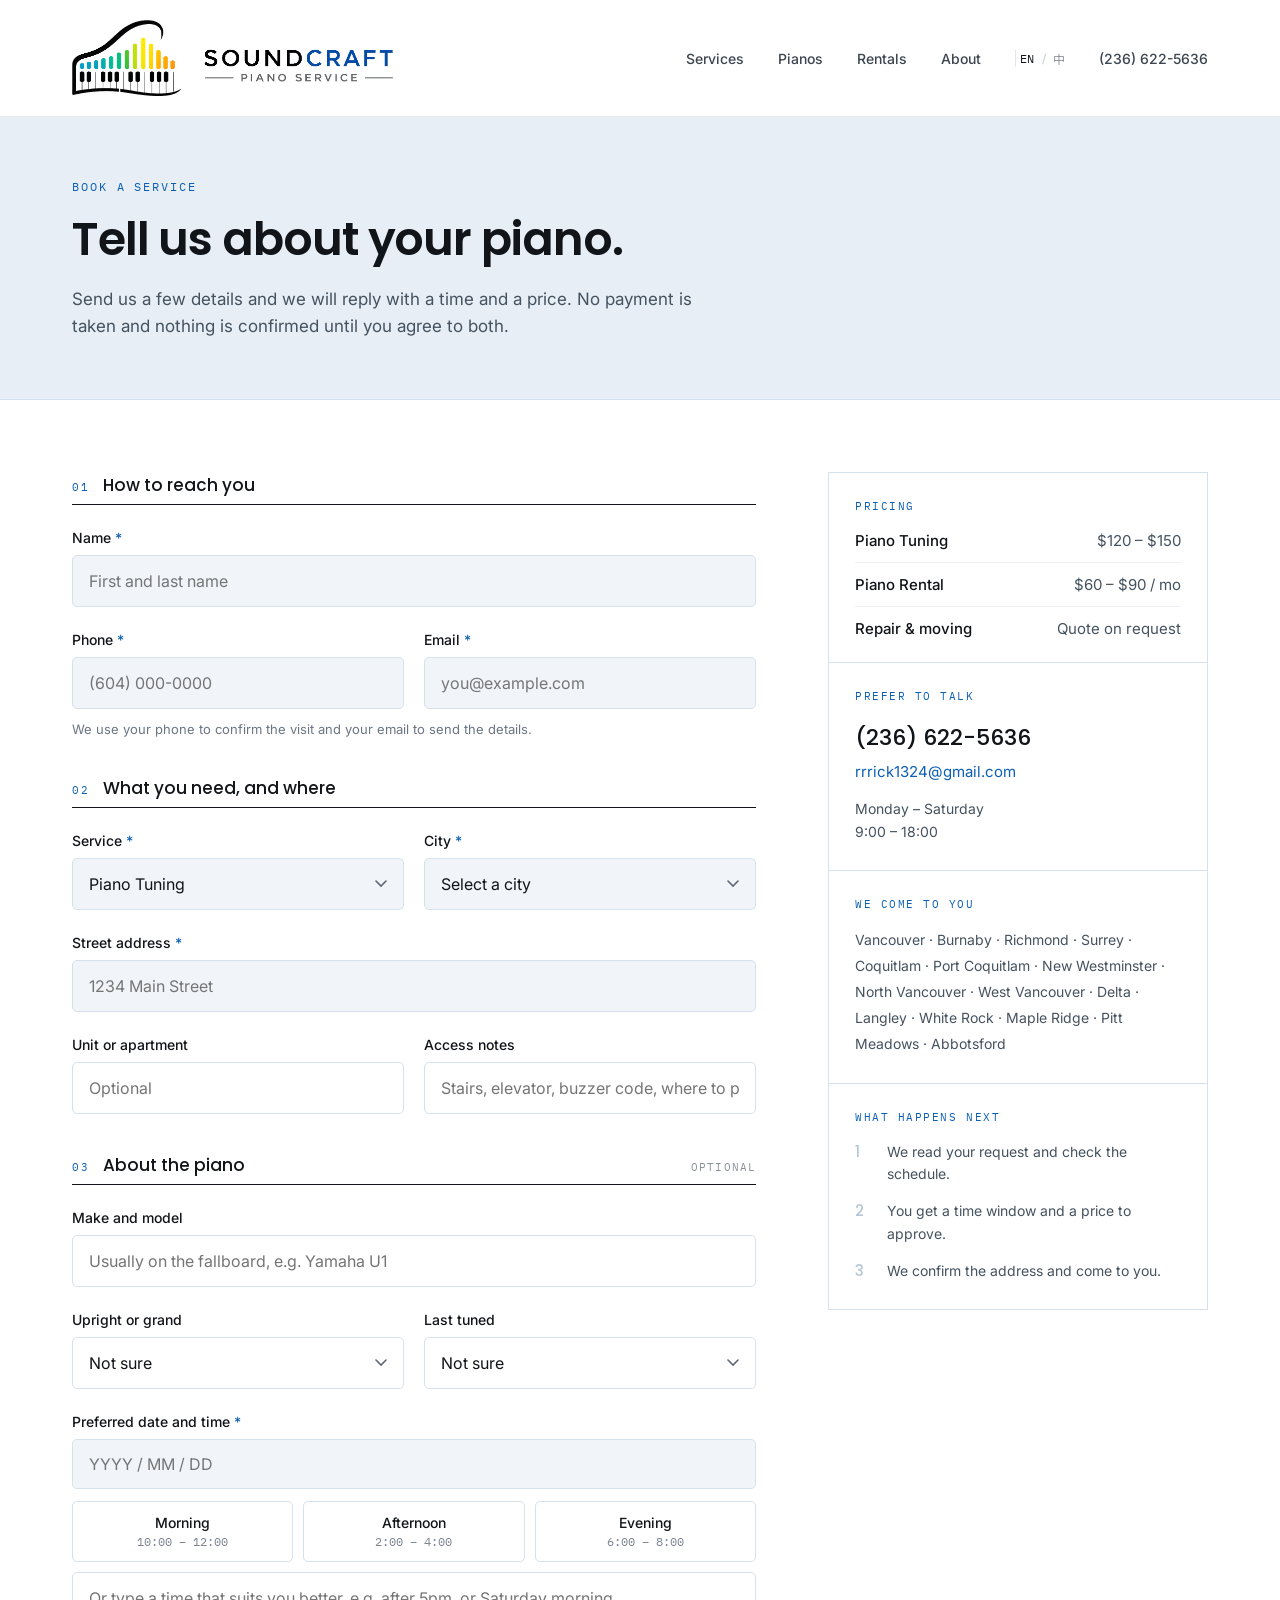
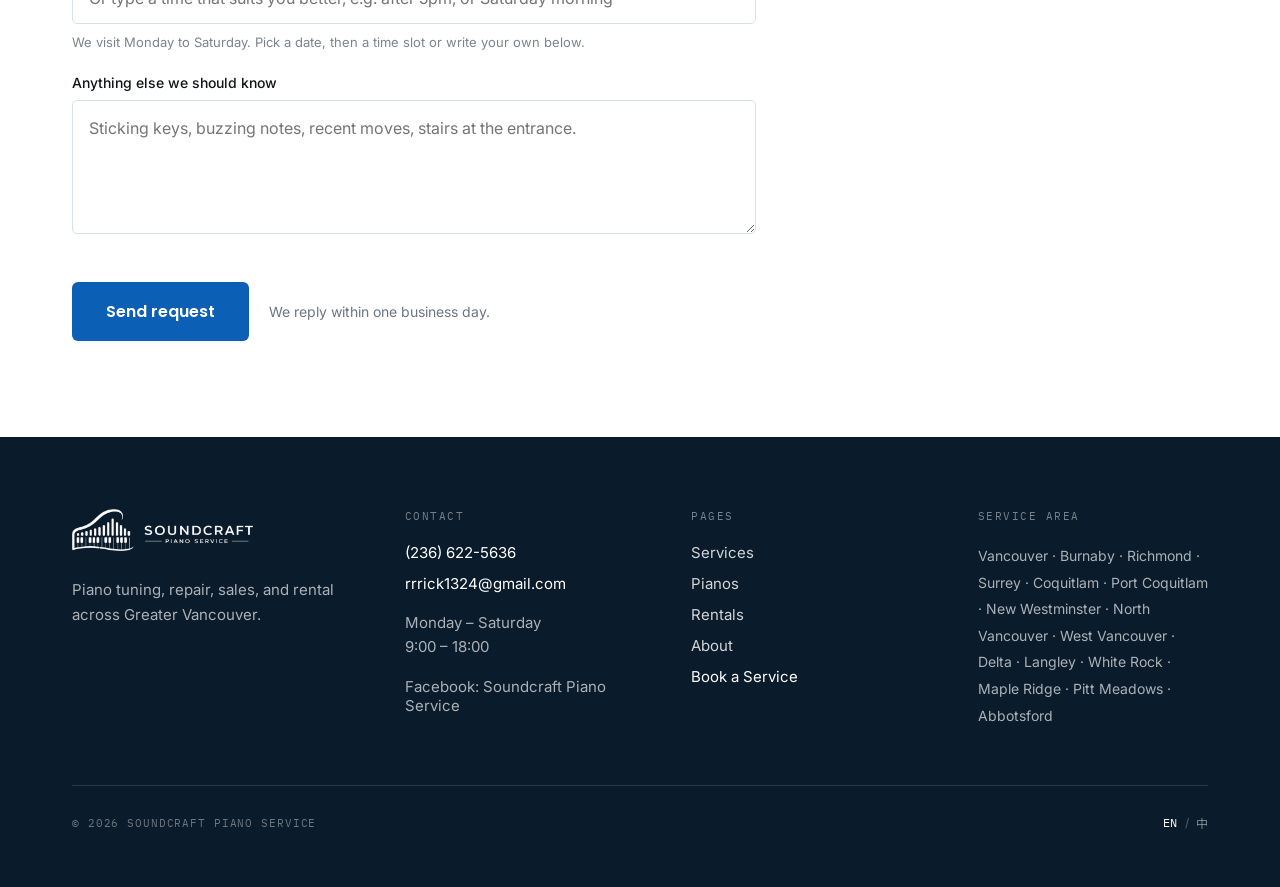
==== commit 24258a60: "服務地區新增 Maple Ridge 與 Pitt Meadows 四處城市清單同步更新：首頁服務地區表格、預約頁城市下拉、 三個頁面的頁尾清單。兩者排在 White Rock 之後、Abbotsfo" ====
--- a/booking.html
+++ b/booking.html
@@ -28,7 +28,7 @@
 .hv15:hover { color: #FFFFFF !important; }
 .hv16:hover { color: rgba(255,255,255,.7) !important; }
 </style>
-<link rel="stylesheet" href="site.css?v=13">
+<link rel="stylesheet" href="site.css?v=14">
 <meta charset="utf-8">
 <meta name="viewport" content="width=device-width, initial-scale=1">
 <title>Book a Service — Soundcraft Piano Service</title>
@@ -138,6 +138,8 @@
                 <option value="Delta">Delta</option>
                 <option value="Langley">Langley</option>
                 <option value="White Rock">White Rock</option>
+                <option value="Maple Ridge">Maple Ridge</option>
+                <option value="Pitt Meadows">Pitt Meadows</option>
                 <option value="Abbotsford">Abbotsford</option>
                 <option value="Other">Other</option>
               </select>
@@ -269,7 +271,7 @@
 
       <div style="background: #FFFFFF; padding: 26px">
         <div style="font-family: 'IBM Plex Mono', monospace; font-size: 11px; color: #0B5FB4; letter-spacing: .14em; margin-bottom: 16px">WE COME TO YOU</div>
-        <div style="font-size: 14px; line-height: 1.85; color: #45525F">Vancouver · Burnaby · Richmond · Surrey · Coquitlam · Port Coquitlam · New Westminster · North Vancouver · West Vancouver · Delta · Langley · White Rock · Abbotsford</div>
+        <div style="font-size: 14px; line-height: 1.85; color: #45525F">Vancouver · Burnaby · Richmond · Surrey · Coquitlam · Port Coquitlam · New Westminster · North Vancouver · West Vancouver · Delta · Langley · White Rock · Maple Ridge · Pitt Meadows · Abbotsford</div>
       </div>
 
       <div style="background: #FFFFFF; padding: 26px">
@@ -320,7 +322,7 @@
       </div>
       <div>
         <div style="font-family: 'IBM Plex Mono', monospace; font-size: 11px; color: rgba(255,255,255,.45); letter-spacing: .14em; margin-bottom: 20px">SERVICE AREA</div>
-        <div style="font-size: 14px; line-height: 1.9; color: rgba(255,255,255,.66)">Vancouver · Burnaby · Richmond · Surrey · Coquitlam · Port Coquitlam · New Westminster · North Vancouver · West Vancouver · Delta · Langley · White Rock · Abbotsford</div>
+        <div style="font-size: 14px; line-height: 1.9; color: rgba(255,255,255,.66)">Vancouver · Burnaby · Richmond · Surrey · Coquitlam · Port Coquitlam · New Westminster · North Vancouver · West Vancouver · Delta · Langley · White Rock · Maple Ridge · Pitt Meadows · Abbotsford</div>
       </div>
     </div>
     <div class="foot-bottom" style="display: flex; align-items: center; justify-content: space-between; padding-top: 28px">
@@ -339,6 +341,6 @@
 <script src="booking-sync.js?v=2"></script>
 <script src="booking.js?v=6"></script>
 <script src="datefield.js?v=4"></script>
-<script src="i18n.js?v=13"></script>
+<script src="i18n.js?v=14"></script>
 </body>
 </html>
--- a/site.css
+++ b/site.css
@@ -206,11 +206,15 @@
 .slot--off .slot-time { color: #B8C0C9; text-decoration: line-through; }
 .slot--off:hover .slot-box { border-color: #E3E8ED; }
 
-/* 服務地區表格：城市數不是欄數的倍數時，最後一列會露出一塊底色空格。
-   只有在最後一格「獨自佔一列」時才讓它補滿整列 —— 用 nth-child 判斷，
-   欄數在不同斷點會變，所以每個斷點各寫一條。 */
+/* 服務地區表格：城市數不是欄數的倍數時，最後一列右邊會露出底色空格。
+   讓最後一格往右延伸補滿該列 —— 依它落在第幾欄決定要跨幾欄。
+   欄數在不同斷點會變，所以每個斷點各寫一組。 */
 .cities > div:last-child:nth-child(4n+1) { grid-column: span 4; }
+.cities > div:last-child:nth-child(4n+2) { grid-column: span 3; }
+.cities > div:last-child:nth-child(4n+3) { grid-column: span 2; }
 @media (max-width: 820px) {
-  .cities > div:last-child:nth-child(4n+1) { grid-column: auto; }
+  .cities > div:last-child:nth-child(4n+1),
+  .cities > div:last-child:nth-child(4n+2),
+  .cities > div:last-child:nth-child(4n+3) { grid-column: auto; }
   .cities > div:last-child:nth-child(2n+1) { grid-column: span 2; }
 }
